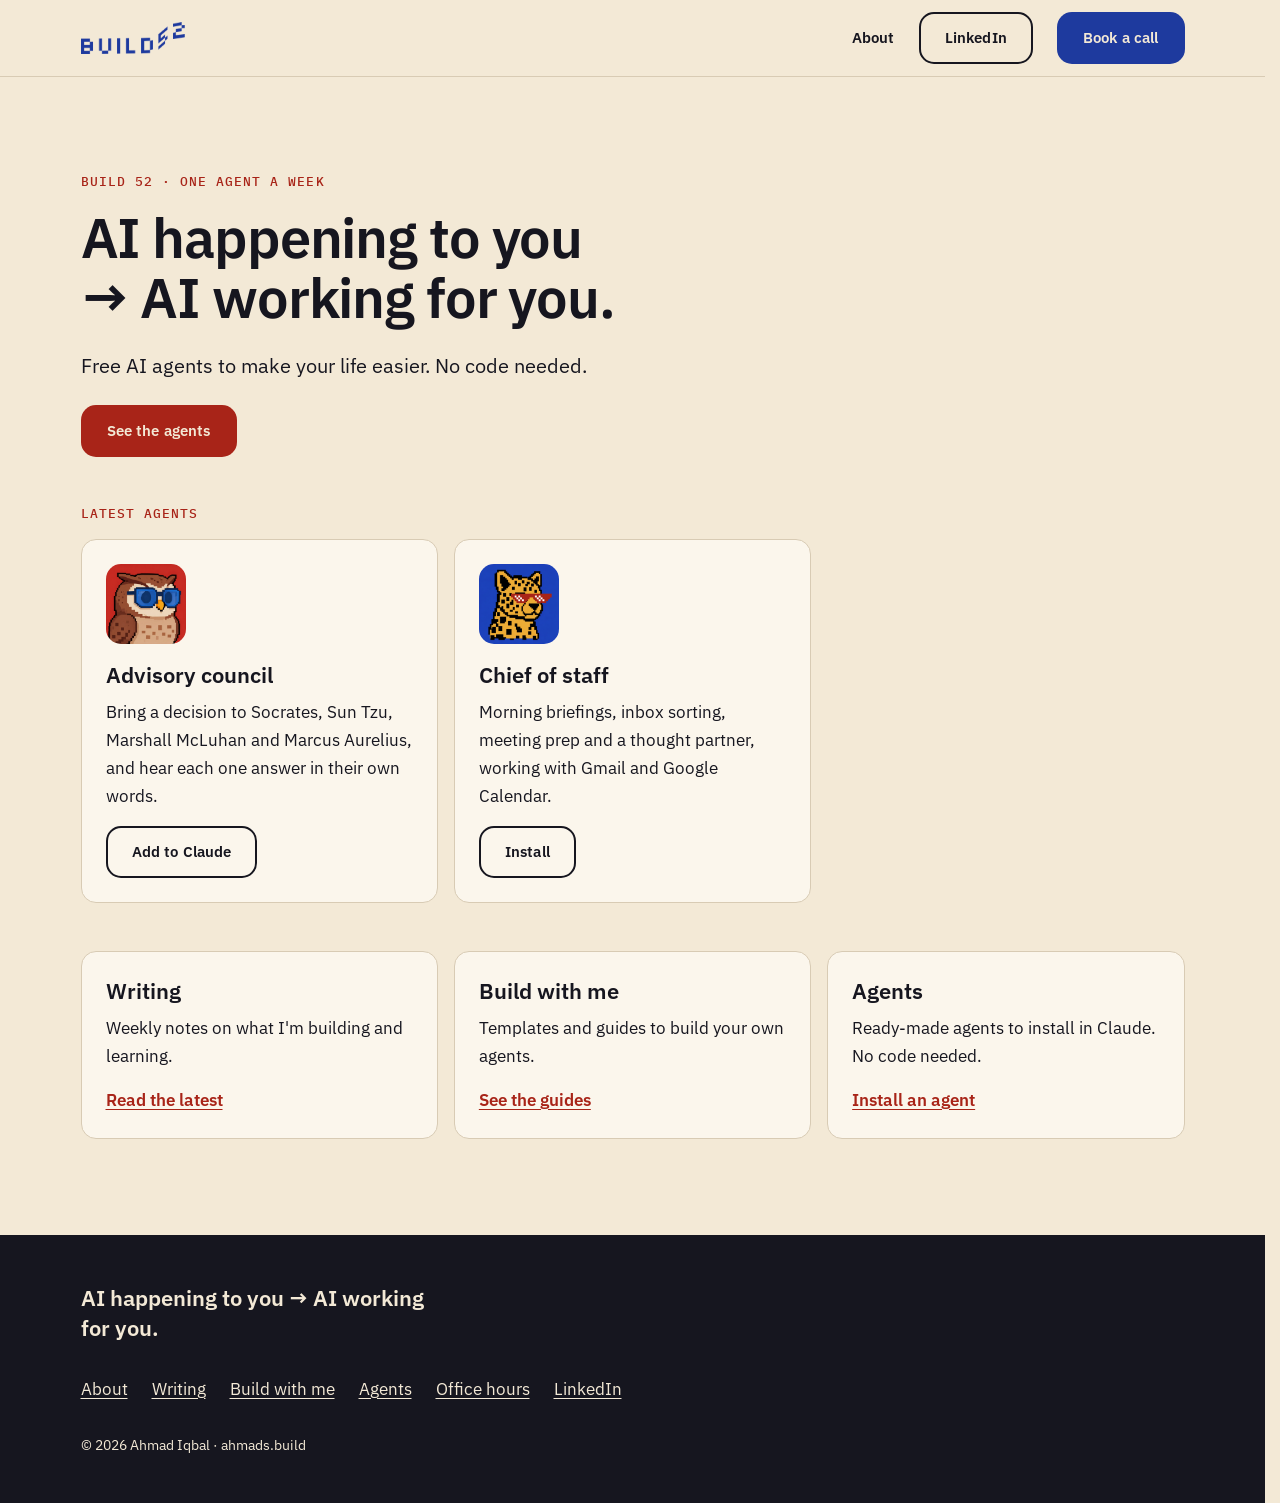
==== index.html @ 9f4a83e6 "Footer line matches the new home heading Co-Authored-By: Claude Fable 5.2 <noreply@anthropic.com>" ====
<!DOCTYPE html>
<html lang="en">
<head>
  <meta charset="UTF-8">
  <meta name="viewport" content="width=device-width, initial-scale=1.0">
  <title>Build 52 | ahmads.build</title>
  <meta name="description" content="From AI happening to you, to AI working for you. Free AI agents to make your life easier. No code needed.">
  <link rel="icon" type="image/png" href="/images/favicon.png" media="(prefers-color-scheme: light)">
  <link rel="icon" type="image/png" href="/images/favicon-light.png" media="(prefers-color-scheme: dark)">
  <link rel="preconnect" href="https://fonts.googleapis.com">
  <link rel="preconnect" href="https://fonts.gstatic.com" crossorigin>
  <link href="https://fonts.googleapis.com/css2?family=IBM+Plex+Mono:wght@400;500&family=IBM+Plex+Sans:wght@400;500;600&display=swap" rel="stylesheet">
  <link rel="stylesheet" href="/assets/brand.css?v=7fdfcc0c">
  <script src="/assets/site.js?v=22e58986" defer></script>
  <script src="/assets/gate.js?v=6e3728b5" defer></script>
  <style>
    .hero { padding-top: var(--space-24); padding-bottom: var(--space-12); }
    .hero .display { max-width: 16ch; margin-top: var(--space-4); }
    .hero .support { margin-top: var(--space-6); font-size: 20px; line-height: 30px; }
    .hero .actions { margin-top: var(--space-6); display: flex; flex-wrap: wrap; gap: var(--space-4); }
    .latest { padding-bottom: var(--space-12); }
    .latest h2 { margin-bottom: var(--space-4); }
    .agent-tiles { list-style: none; padding: 0; margin: 0; display: grid; gap: var(--space-4); grid-template-columns: repeat(3, 1fr); }
    .agent-tile { display: flex; flex-direction: column; gap: var(--space-2); }
    .agent-tile img { display: block; width: 80px; height: 80px; border-radius: var(--radius-md); margin-bottom: var(--space-2); }
    .agent-tile .btn { align-self: flex-start; margin-top: auto; }
    .agent-tile p { margin-bottom: var(--space-2); }
    @media (max-width: 1024px) {
      .agent-tiles { grid-template-columns: 1fr; }
    }
    @media (max-width: 720px) {
      .hero { padding-top: var(--space-12); padding-bottom: var(--space-6); }
      .hero .support { font-size: 17px; line-height: 28px; }
    }
  </style>
</head>
<body>
  <a class="skip-link" href="#main">Skip to content</a>

  <header class="site-header">
    <nav class="nav container" aria-label="Main">
      <a href="/" class="logo"><img src="/images/logo.png" alt="Build 52 by Ahmad Iqbal – home" width="107" height="32"></a>
      <div class="nav-menu" id="nav-menu">
        <a href="/about/">About</a>
        <a href="https://www.linkedin.com/in/ahmadiqbal1" class="btn btn-outline" target="_blank" rel="noopener">LinkedIn</a>
      </div>
      <a href="https://calendar.google.com/calendar/u/0/appointments/schedules/AcZssZ2LftEg_0td3W-pWEFQwLBZ6LC8GmgLlSoYkhCQzig38rFytq_mOt4pI7OCqQhuaOxfuIOIdP54" class="btn btn-primary">Book a call</a>
      <button class="menu-toggle" type="button" aria-expanded="false" aria-controls="nav-menu" aria-label="Menu">
        <svg width="20" height="20" viewBox="0 0 20 20" aria-hidden="true" focusable="false"><path d="M2 5h16M2 10h16M2 15h16" stroke="currentColor" stroke-width="2" fill="none"/></svg>
      </button>
    </nav>
  </header>

  <main id="main">
    <section class="hero container" aria-labelledby="hero-title">
      <p class="eyebrow">Build 52 · One agent a week</p>
      <h1 id="hero-title" class="display">AI happening to you → AI working for you.</h1>
      <p class="support">Free AI agents to make your life easier. No code needed.</p>
      <div class="actions">
        <a href="/agents/" class="btn btn-warm">See the agents</a>
      </div>
    </section>

    <section class="latest container" aria-labelledby="latest-title">
      <h2 id="latest-title" class="eyebrow">Latest agents</h2>
      <ul class="agent-tiles">
        <li class="card agent-tile">
          <img src="/images/agents/advisory-council.png" alt="" width="80" height="80">
          <h3>Advisory council</h3>
          <p>Bring a decision to Socrates, Sun Tzu, Marshall McLuhan and Marcus Aurelius, and hear each one answer in their own words.</p>
          <a href="https://advisorycouncil.ahmads.build" class="btn btn-outline" aria-label="Add the advisory council agent" data-gate="agent">Add to Claude</a>
        </li>
        <li class="card agent-tile">
          <img src="/images/agents/chief-of-staff.png" alt="" width="80" height="80">
          <h3>Chief of staff</h3>
          <p>Morning briefings, inbox sorting, meeting prep and a thought partner, working with Gmail and Google Calendar.</p>
          <a href="https://chiefofstaff.ahmads.build" class="btn btn-outline" aria-label="Install the chief of staff agent" data-gate="agent">Install</a>
        </li>
      </ul>
    </section>

  </main>
  <section class="site-cards container" aria-label="Explore the site">
    <div class="cards">
      <article class="card">
        <h2 class="h3">Writing</h2>
        <p>Weekly notes on what I'm building and learning.</p>
        <a href="/writing/" class="card-link">Read the latest</a>
      </article>
      <article class="card">
        <h2 class="h3">Build with me</h2>
        <p>Templates and guides to build your own agents.</p>
        <a href="/resources/" class="card-link">See the guides</a>
      </article>
      <article class="card">
        <h2 class="h3">Agents</h2>
        <p>Ready-made agents to install in Claude. No code needed.</p>
        <a href="/agents/" class="card-link">Install an agent</a>
      </article>
    </div>
  </section>


  <footer class="site-footer on-dark">
    <div class="container">
      <p class="main-line">AI happening to you → AI working for you.</p>
      <ul class="footer-links">
        <li><a href="/about/">About</a></li>
        <li><a href="/writing/">Writing</a></li>
        <li><a href="/resources/">Build with me</a></li>
        <li><a href="/agents/">Agents</a></li>
        <li><a href="/office-hours/">Office hours</a></li>
        <li><a href="https://www.linkedin.com/in/ahmadiqbal1" target="_blank" rel="noopener">LinkedIn</a></li>
      </ul>
      <p class="copyright">© 2026 Ahmad Iqbal · ahmads.build</p>
    </div>
  </footer>

</body>
</html>
---- assets/brand.css ----
/* Build 52 brand styles — single source of truth for ahmads.build.
   Tokens and base styles follow "Build52 Brand.md" section 8. */

:root {
  /* Colour */
  --cream: #F3E9D6;
  --card: #FBF6EC;
  --line: #D8CBB4;
  --ink: #16161F;
  --ink-muted: #5A5550;
  --cobalt: #1E3A9E;
  --vermilion: #D83A2C;
  --vermilion-deep: #A82418;
  --on-cobalt: #F3E9D6;
  --on-vermilion: #FFFFFF;
  --on-ink: #F3E9D6;

  /* Type */
  --font-sans: "IBM Plex Sans", system-ui, -apple-system, "Segoe UI", sans-serif;
  --font-mono: "IBM Plex Mono", ui-monospace, Menlo, monospace;
  --font-arabic: "IBM Plex Sans Arabic", system-ui, sans-serif;

  /* Space */
  --space-1: 4px;
  --space-2: 8px;
  --space-4: 16px;
  --space-6: 24px;
  --space-12: 48px;
  --space-24: 96px;

  /* Shape */
  --radius-sm: 2px;
  --radius-md: 15px;

  /* Layout */
  --max-width: 1200px;
  --measure: 65ch;
  --gutter: 48px;
}

*, *::before, *::after { box-sizing: border-box; }

/* Always reserve the scrollbar's space so the layout (and logo) doesn't shift
   between short pages and long ones. */
html { scrollbar-gutter: stable; }

body {
  margin: 0;
  background: var(--cream);
  color: var(--ink);
  font-family: var(--font-sans);
  font-size: 17px;
  line-height: 28px;
  -webkit-font-smoothing: antialiased;
}

img { max-width: 100%; }

h1, .display { font-size: 56px; line-height: 60px; font-weight: 600; letter-spacing: -0.02em; margin: 0; }
h2 { font-size: 36px; line-height: 42px; font-weight: 600; letter-spacing: -0.015em; margin: 0; }
h3, .h3 { font-size: 22px; line-height: 30px; font-weight: 600; letter-spacing: 0; margin: 0; }
p { max-width: var(--measure); margin: 0; }

.eyebrow {
  font-family: var(--font-mono);
  font-size: 13px; line-height: 18px; font-weight: 500;
  letter-spacing: 0.08em; text-transform: uppercase;
  color: var(--vermilion-deep);
  margin: 0;
}
.eyebrow.muted { color: var(--ink-muted); }
.caption { font-size: 14px; line-height: 20px; color: var(--ink-muted); }

a { color: var(--vermilion-deep); text-decoration: underline; text-underline-offset: 3px; }
a:hover { text-decoration-thickness: 2px; }

:focus-visible { outline: 3px solid var(--ink); outline-offset: 2px; }
.on-dark :focus-visible { outline-color: var(--on-ink); }

/* Skip link: first focusable element on every page */
.skip-link {
  position: absolute; left: var(--space-4); top: -100px; z-index: 10;
  background: var(--ink); color: var(--on-ink);
  padding: 12px 16px; border-radius: var(--radius-md);
  font: 600 15px/24px var(--font-sans); text-decoration: none;
}
.skip-link:focus { top: var(--space-4); }

/* Layout */
.container { max-width: var(--max-width); margin: 0 auto; padding: 0 var(--gutter); }
.reading { max-width: 720px; }

/* Buttons */
.btn {
  display: inline-flex; align-items: center; justify-content: center;
  min-height: 44px; padding: 12px 24px;
  font: 600 15px/24px var(--font-sans); letter-spacing: 0.01em;
  border-radius: var(--radius-md); border: 2px solid transparent;
  text-decoration: none; cursor: pointer; white-space: nowrap;
  /* Soft fade between normal and hover colours (turned off for people who ask for reduced motion) */
  transition: background-color 0.2s ease, color 0.2s ease, border-color 0.2s ease;
}
.btn-primary { background: var(--cobalt); color: var(--on-cobalt); }
.btn-primary:hover { background: var(--vermilion-deep); } /* cobalt → red */
.btn-warm { background: var(--vermilion-deep); color: var(--on-cobalt); }
.btn-warm:hover { background: var(--cobalt); } /* red → cobalt */
.btn-outline { background: transparent; color: var(--ink); border-color: var(--ink); }
.btn-outline:hover { background: var(--vermilion-deep); border-color: var(--vermilion-deep); color: var(--on-cobalt); } /* outline → red */

/* Navigation */
.site-header { background: var(--cream); border-bottom: 1px solid var(--line); }
.nav { display: flex; align-items: center; gap: var(--space-6); min-height: 76px; }
.nav .logo { display: flex; align-items: center; margin-right: auto; min-height: 44px; }
.nav .logo img { height: 32px; width: auto; display: block; }
.nav-menu { display: flex; align-items: center; gap: var(--space-6); }
.nav-menu a:not(.btn) {
  font: 600 15px/24px var(--font-sans); letter-spacing: 0.01em;
  color: var(--ink); text-decoration: none;
  display: inline-flex; align-items: center; min-height: 44px;
}
.nav-menu a:not(.btn):hover, .nav-menu a[aria-current="page"] { text-decoration: underline; text-underline-offset: 3px; }
.menu-toggle {
  display: none;
  align-items: center; justify-content: center;
  width: 44px; height: 44px; padding: 0;
  background: transparent; color: var(--ink);
  border: 2px solid var(--ink); border-radius: var(--radius-md); cursor: pointer;
}

/* Cards */
.card {
  background: var(--card);
  border: 1px solid var(--line);
  border-radius: var(--radius-md);
  padding: var(--space-6);
}
.cards { display: grid; gap: var(--space-4); grid-template-columns: repeat(3, 1fr); }
.card { display: flex; flex-direction: column; gap: var(--space-2); position: relative; }
.card .card-link { margin-top: auto; padding-top: var(--space-2); font-weight: 600; }
.card .card-link::after { content: ""; position: absolute; inset: 0; } /* whole card clickable */
.card:has(.card-link):hover { border-color: var(--ink); }
.tags { display: flex; flex-wrap: wrap; gap: var(--space-2); }
.tag {
  font-size: 14px; line-height: 20px; color: var(--ink-muted);
  background: var(--cream); border: 1px solid var(--line);
  border-radius: var(--radius-sm); padding: 2px var(--space-2);
}

/* Site cards: Writing / Build with me / Agents, shown above the footer on every page */
.site-cards { padding-bottom: var(--space-24); }
/* Not-yet-live card: sits where the link would be, greyed out and not clickable. */
.card-soon { margin-top: auto; padding-top: var(--space-2); font-weight: 600; color: var(--ink-muted); cursor: default; }

/* Email gate (assets/gate.js): form follows the brand Forms spec */
.gate-form label { display: block; margin-bottom: var(--space-2); font: 600 15px/24px var(--font-sans); letter-spacing: 0.01em; }
.gate-row { display: flex; flex-wrap: wrap; gap: var(--space-2); }
.gate-row input {
  flex: 1 1 220px; min-width: 0; min-height: 48px; padding: 12px;
  background: var(--card); color: var(--ink);
  border: 2px solid var(--ink-muted); border-radius: var(--radius-md); /* matches the button beside it */
  font: 400 17px/24px var(--font-sans);
}
.gate-row input:focus { border-color: var(--cobalt); outline: 3px solid var(--ink); outline-offset: 2px; }
.gate-row .btn { flex: 0 0 auto; }
.gate-error { margin-top: var(--space-2); color: var(--vermilion-deep); font-weight: 600; }
.gate-error:empty { display: none; }
.gate-help { margin-top: var(--space-2); }
.gate-trap { position: absolute; left: -9999px; width: 1px; height: 1px; overflow: hidden; }
.gate-dialog {
  width: min(480px, calc(100% - 32px)); padding: var(--space-6);
  background: var(--cream); color: var(--ink);
  border: 1px solid var(--line); border-radius: var(--radius-md);
}
.gate-dialog::backdrop { background: rgba(22, 22, 31, 0.6); }
.gate-dialog .h3 { margin-top: var(--space-2); }
.gate-lead { margin: var(--space-2) 0 var(--space-4); }
.gate-close {
  position: absolute; top: var(--space-2); right: var(--space-2);
  display: inline-flex; align-items: center; justify-content: center;
  width: 44px; height: 44px; padding: 0;
  background: transparent; color: var(--ink); border: 0; border-radius: var(--radius-md); cursor: pointer;
}
.gate-card { margin-top: var(--space-6); }
[data-gate="post"] [tabindex="-1"]:focus { outline: none; } /* focus moves here after unlocking; no ring on plain text */
.gate-card .gate-form { margin-top: var(--space-2); }

/* Page sections */
.page { padding: var(--space-24) 0; }
.page-intro { margin-top: var(--space-4); }
.section { margin-top: var(--space-12); }

/* Footer */
.site-footer { background: var(--ink); color: var(--on-ink); padding: var(--space-12) 0; }
.site-footer a { color: var(--on-ink); }
.site-footer .main-line { font-size: 22px; line-height: 30px; font-weight: 600; max-width: 28ch; }
.footer-links { display: flex; flex-wrap: wrap; gap: var(--space-2) var(--space-6); list-style: none; padding: 0; margin: var(--space-6) 0; }
.footer-links a { display: inline-flex; align-items: center; min-height: 44px; }
.site-footer .copyright { font-size: 14px; line-height: 20px; color: var(--on-ink); opacity: 1; }

/* Tablet */
@media (max-width: 1024px) {
  :root { --gutter: 24px; }
  .cards { grid-template-columns: 1fr; }
}

/* Phone */
@media (max-width: 720px) {
  :root { --gutter: 16px; }
  h1, .display { font-size: 40px; line-height: 44px; }
  h2 { font-size: 28px; line-height: 34px; }
  h3, .h3 { font-size: 20px; line-height: 28px; }
  .page { padding: var(--space-12) 0; }
  .site-cards { padding-bottom: var(--space-12); }

  /* Fixed top and bottom padding (not min-height) so the top row stays put when the menu opens */
  .nav { gap: var(--space-2); min-height: 0; padding-top: 8px; padding-bottom: 8px; flex-wrap: wrap; }
  .nav .logo img { height: 24px; }
  .nav .btn-primary { padding: 10px 14px; order: 2; }
  .menu-toggle { display: inline-flex; order: 3; }
  .nav-menu {
    display: none; order: 4; width: 100%;
    flex-direction: column; align-items: stretch; gap: 0;
    padding: var(--space-2) 0 var(--space-2);
  }
  .nav-menu.open { display: flex; }
  /* Phone menu: every item is the same size, centred, with no button outline, so no item outranks another */
  .nav-menu a:not(.btn), .nav-menu a.btn {
    display: flex; align-items: center; justify-content: center;
    min-height: 52px; margin: 0; padding: 0 var(--space-4);
    font: 600 17px/24px var(--font-sans); letter-spacing: 0.01em;
    color: var(--ink); text-decoration: none;
    background: transparent; border: 0; border-top: 1px solid var(--line); border-radius: 0;
  }
  .nav-menu a:not(.btn):hover, .nav-menu a.btn:hover {
    background: transparent; color: var(--ink);
    text-decoration: underline; text-underline-offset: 3px;
  }
}

@media (prefers-reduced-motion: reduce) {
  *, *::before, *::after { animation: none !important; transition: none !important; scroll-behavior: auto !important; }
}
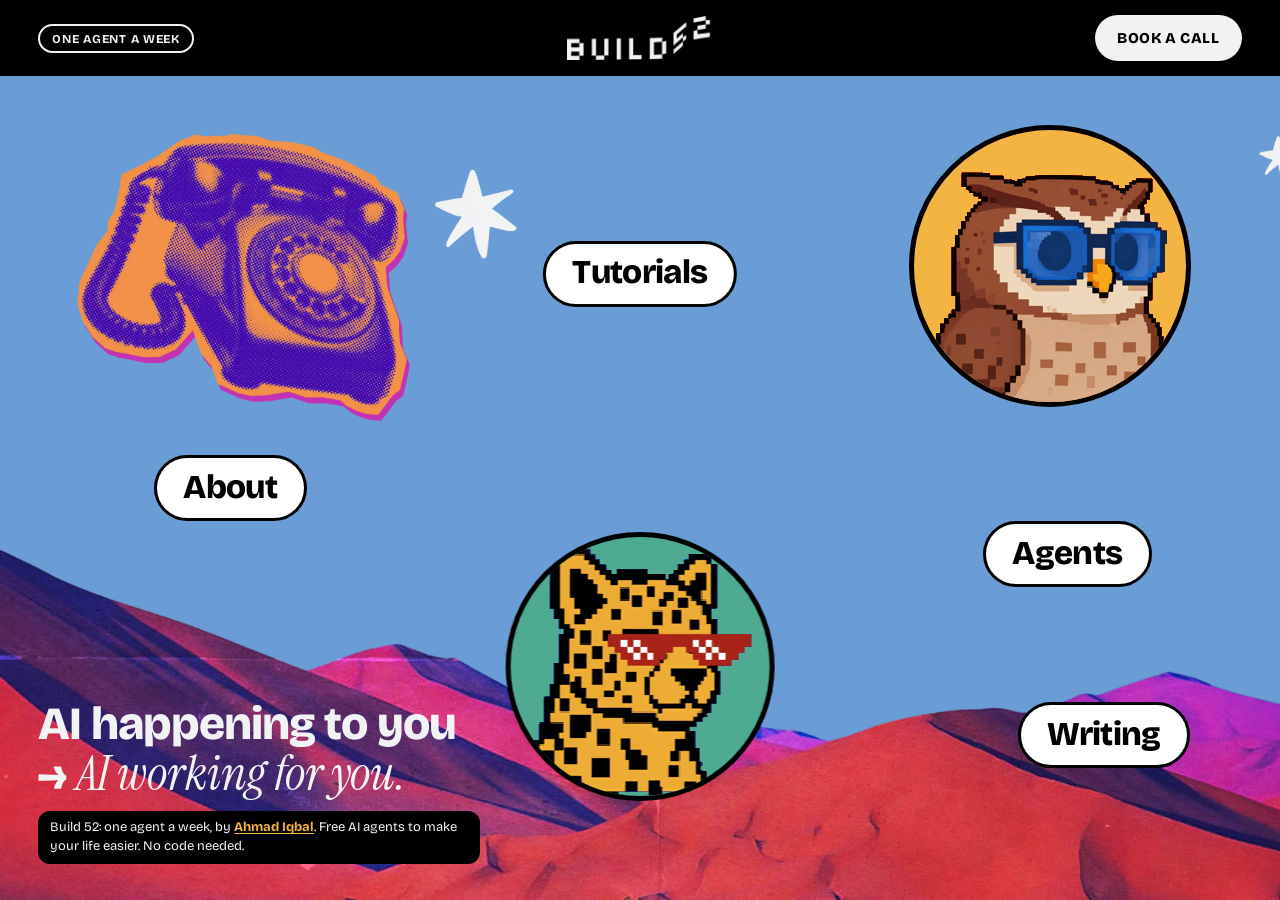
==== commit f50273de: "Apply the Spoken Fund look to Build 52; home becomes a one-screen poster New colours, fonts, pills a" ====
--- a/index.html
+++ b/index.html
@@ -1,120 +1,77 @@
 <!DOCTYPE html>
-<html lang="en">
+<html lang="en" class="is-home">
 <head>
   <meta charset="UTF-8">
-  <meta name="viewport" content="width=device-width, initial-scale=1.0">
+  <meta name="viewport" content="width=device-width, initial-scale=1.0, viewport-fit=cover">
   <title>Build 52 | ahmads.build</title>
   <meta name="description" content="From AI happening to you, to AI working for you. Free AI agents to make your life easier. No code needed.">
   <link rel="icon" type="image/png" href="/images/favicon.png" media="(prefers-color-scheme: light)">
   <link rel="icon" type="image/png" href="/images/favicon-light.png" media="(prefers-color-scheme: dark)">
   <link rel="preconnect" href="https://fonts.googleapis.com">
   <link rel="preconnect" href="https://fonts.gstatic.com" crossorigin>
-  <link href="https://fonts.googleapis.com/css2?family=IBM+Plex+Mono:wght@400;500&family=IBM+Plex+Sans:wght@400;500;600&display=swap" rel="stylesheet">
-  <link rel="stylesheet" href="/assets/brand.css?v=7fdfcc0c">
-  <script src="/assets/site.js?v=22e58986" defer></script>
-  <script src="/assets/gate.js?v=6e3728b5" defer></script>
-  <style>
-    .hero { padding-top: var(--space-24); padding-bottom: var(--space-12); }
-    .hero .display { max-width: 16ch; margin-top: var(--space-4); }
-    .hero .support { margin-top: var(--space-6); font-size: 20px; line-height: 30px; }
-    .hero .actions { margin-top: var(--space-6); display: flex; flex-wrap: wrap; gap: var(--space-4); }
-    .latest { padding-bottom: var(--space-12); }
-    .latest h2 { margin-bottom: var(--space-4); }
-    .agent-tiles { list-style: none; padding: 0; margin: 0; display: grid; gap: var(--space-4); grid-template-columns: repeat(3, 1fr); }
-    .agent-tile { display: flex; flex-direction: column; gap: var(--space-2); }
-    .agent-tile img { display: block; width: 80px; height: 80px; border-radius: var(--radius-md); margin-bottom: var(--space-2); }
-    .agent-tile .btn { align-self: flex-start; margin-top: auto; }
-    .agent-tile p { margin-bottom: var(--space-2); }
-    @media (max-width: 1024px) {
-      .agent-tiles { grid-template-columns: 1fr; }
-    }
-    @media (max-width: 720px) {
-      .hero { padding-top: var(--space-12); padding-bottom: var(--space-6); }
-      .hero .support { font-size: 17px; line-height: 28px; }
-    }
-  </style>
+  <link href="https://fonts.googleapis.com/css2?family=Bricolage+Grotesque:opsz,wght@12..96,400;12..96,500;12..96,700;12..96,800&family=Instrument+Serif:ital@0;1&display=swap" rel="stylesheet">
+  <link rel="stylesheet" href="/assets/brand.css?v=aa751892">
+  <link rel="stylesheet" href="/assets/home.css?v=9f284783">
 </head>
 <body>
   <a class="skip-link" href="#main">Skip to content</a>
 
-  <header class="site-header">
-    <nav class="nav container" aria-label="Main">
-      <a href="/" class="logo"><img src="/images/logo.png" alt="Build 52 by Ahmad Iqbal – home" width="107" height="32"></a>
-      <div class="nav-menu" id="nav-menu">
-        <a href="/about/">About</a>
-        <a href="https://www.linkedin.com/in/ahmadiqbal1" class="btn btn-outline" target="_blank" rel="noopener">LinkedIn</a>
-      </div>
-      <a href="https://calendar.google.com/calendar/u/0/appointments/schedules/AcZssZ2LftEg_0td3W-pWEFQwLBZ6LC8GmgLlSoYkhCQzig38rFytq_mOt4pI7OCqQhuaOxfuIOIdP54" class="btn btn-primary">Book a call</a>
-      <button class="menu-toggle" type="button" aria-expanded="false" aria-controls="nav-menu" aria-label="Menu">
-        <svg width="20" height="20" viewBox="0 0 20 20" aria-hidden="true" focusable="false"><path d="M2 5h16M2 10h16M2 15h16" stroke="currentColor" stroke-width="2" fill="none"/></svg>
-      </button>
-    </nav>
+  <header class="banner">
+    <span class="banner-tag">One agent a week</span>
+    <a class="wordmark" href="/"><img src="/images/logo-light.png" alt="Build 52 by Ahmad Iqbal – home" width="147" height="44"></a>
+    <a class="banner-cta" href="https://calendar.google.com/calendar/u/0/appointments/schedules/AcZssZ2LftEg_0td3W-pWEFQwLBZ6LC8GmgLlSoYkhCQzig38rFytq_mOt4pI7OCqQhuaOxfuIOIdP54">Book a call</a>
   </header>
 
-  <main id="main">
-    <section class="hero container" aria-labelledby="hero-title">
-      <p class="eyebrow">Build 52 · One agent a week</p>
-      <h1 id="hero-title" class="display">AI happening to you → AI working for you.</h1>
-      <p class="support">Free AI agents to make your life easier. No code needed.</p>
-      <div class="actions">
-        <a href="/agents/" class="btn btn-warm">See the agents</a>
-      </div>
-    </section>
+  <main class="poster" id="main">
+    <div class="scene" role="img" aria-label="A collage: a rotary telephone, a pixel-art owl in blue sunglasses and a pixel-art cheetah in red sunglasses float in a blue sky above red and purple hills.">
+      <img class="layer stars" src="/images/scene/stars.webp" alt="" width="1920" height="1080">
+      <img class="layer hills" src="/images/scene/hills.webp" alt="" width="1920" height="527">
+      <div class="layer hills-shimmer" aria-hidden="true"></div>
+      <div class="obj obj-phone" data-link="about"><span class="obj-inner"><img src="/images/scene/phone.webp" alt="" width="900" height="777"></span></div>
+      <div class="obj obj-owl" data-link="agents"><span class="obj-inner disc disc-owl"><img src="/images/scene/owl.webp" alt="" width="699" height="687"></span></div>
+      <div class="obj obj-cheetah" data-link="tutorials"><span class="obj-inner disc disc-cheetah"><img src="/images/scene/cheetah.webp" alt="" width="609" height="675"></span></div>
+    </div>
 
-    <section class="latest container" aria-labelledby="latest-title">
-      <h2 id="latest-title" class="eyebrow">Latest agents</h2>
-      <ul class="agent-tiles">
-        <li class="card agent-tile">
-          <img src="/images/agents/advisory-council.png" alt="" width="80" height="80">
-          <h3>Advisory council</h3>
-          <p>Bring a decision to Socrates, Sun Tzu, Marshall McLuhan and Marcus Aurelius, and hear each one answer in their own words.</p>
-          <a href="https://advisorycouncil.ahmads.build" class="btn btn-outline" aria-label="Add the advisory council agent" data-gate="agent">Add to Claude</a>
-        </li>
-        <li class="card agent-tile">
-          <img src="/images/agents/chief-of-staff.png" alt="" width="80" height="80">
-          <h3>Chief of staff</h3>
-          <p>Morning briefings, inbox sorting, meeting prep and a thought partner, working with Gmail and Google Calendar.</p>
-          <a href="https://chiefofstaff.ahmads.build" class="btn btn-outline" aria-label="Install the chief of staff agent" data-gate="agent">Install</a>
-        </li>
-      </ul>
-    </section>
+    <nav class="poster-nav" aria-label="Main">
+      <a class="pill pill-writing" href="/writing/">Writing</a>
+      <a class="pill pill-agents" href="/agents/">Agents</a>
+      <a class="pill pill-tutorials" href="/resources/">Tutorials</a>
+      <a class="pill pill-about" href="/about/">About</a>
+    </nav>
 
+    <div class="statement">
+      <h1 class="headline">AI happening to you → <em>AI working for you.</em></h1>
+      <p class="home-note">Build 52: one agent a week, by <a href="/about/">Ahmad Iqbal</a>. Free AI agents to make your life easier. No code needed.</p>
+    </div>
   </main>
-  <section class="site-cards container" aria-label="Explore the site">
-    <div class="cards">
-      <article class="card">
-        <h2 class="h3">Writing</h2>
-        <p>Weekly notes on what I'm building and learning.</p>
-        <a href="/writing/" class="card-link">Read the latest</a>
-      </article>
-      <article class="card">
-        <h2 class="h3">Build with me</h2>
-        <p>Templates and guides to build your own agents.</p>
-        <a href="/resources/" class="card-link">See the guides</a>
-      </article>
-      <article class="card">
-        <h2 class="h3">Agents</h2>
-        <p>Ready-made agents to install in Claude. No code needed.</p>
-        <a href="/agents/" class="card-link">Install an agent</a>
-      </article>
-    </div>
-  </section>
 
+  <script>
+    // Each object goes with a pill: phone = About, owl = Agents, cheetah = Tutorials.
+    // Hovering an object lights up its pill; clicking (or tapping) it opens that page.
+    (function () {
+      document.querySelectorAll(".obj[data-link]").forEach(function (obj) {
+        var pill = document.querySelector(".pill-" + obj.dataset.link);
+        if (!pill) return;
+        obj.addEventListener("mouseenter", function () { pill.classList.add("is-active"); });
+        obj.addEventListener("mouseleave", function () { pill.classList.remove("is-active"); });
+        obj.addEventListener("click", function () { window.location.href = pill.href; });
+      });
+    })();
 
-  <footer class="site-footer on-dark">
-    <div class="container">
-      <p class="main-line">AI happening to you → AI working for you.</p>
-      <ul class="footer-links">
-        <li><a href="/about/">About</a></li>
-        <li><a href="/writing/">Writing</a></li>
-        <li><a href="/resources/">Build with me</a></li>
-        <li><a href="/agents/">Agents</a></li>
-        <li><a href="/office-hours/">Office hours</a></li>
-        <li><a href="https://www.linkedin.com/in/ahmadiqbal1" target="_blank" rel="noopener">LinkedIn</a></li>
-      </ul>
-      <p class="copyright">© 2026 Ahmad Iqbal · ahmads.build</p>
-    </div>
-  </footer>
-
+    // Tell the layout how tall the headline block is, so nothing sits on it.
+    (function () {
+      var poster = document.querySelector(".poster");
+      var statement = document.querySelector(".statement");
+      if (!poster || !statement || !("ResizeObserver" in window)) return;
+      function measure() {
+        var clear = poster.getBoundingClientRect().bottom - statement.getBoundingClientRect().top;
+        poster.style.setProperty("--statement-clear", Math.ceil(clear) + "px");
+      }
+      new ResizeObserver(measure).observe(statement);
+      window.addEventListener("resize", measure);
+      if (document.fonts && document.fonts.ready) document.fonts.ready.then(measure);
+      measure();
+    })();
+  </script>
 </body>
 </html>
--- a/assets/brand.css
+++ b/assets/brand.css
@@ -1,240 +1,289 @@
 /* Build 52 brand styles — single source of truth for ahmads.build.
-   Tokens and base styles follow "Build52 Brand.md" section 8. */
+   The look follows the Build 52 Brand Guidelines: a sky-blue collage scene,
+   big friendly type, fat pills with a thick black outline. */
 
 :root {
   /* Colour */
-  --cream: #F3E9D6;
-  --card: #FBF6EC;
-  --line: #D8CBB4;
-  --ink: #16161F;
-  --ink-muted: #5A5550;
-  --cobalt: #1E3A9E;
-  --vermilion: #D83A2C;
-  --vermilion-deep: #A82418;
-  --on-cobalt: #F3E9D6;
-  --on-vermilion: #FFFFFF;
-  --on-ink: #F3E9D6;
+  --paper: #ffffff;
+  --ink: #000000;
+  --title: #f1f2f3;
+  --ink-muted: #5a5560;
+  --ink-muted-dark: #b9b4bf;
+  --airwave: #6a9dd5;
+  --campfire: #f3b442;
+  --ember: #ef8756;
+  --rotary: #ef8ba1;
+  --lipstick: #d95066;
+  --echo: #b4447d;
+  --switchboard: #4eaa90;
 
   /* Type */
-  --font-sans: "IBM Plex Sans", system-ui, -apple-system, "Segoe UI", sans-serif;
-  --font-mono: "IBM Plex Mono", ui-monospace, Menlo, monospace;
-  --font-arabic: "IBM Plex Sans Arabic", system-ui, sans-serif;
+  --font: "Bricolage Grotesque", "IBM Plex Sans Arabic", "Arial Black", system-ui, sans-serif;
+  --serif: "Instrument Serif", Georgia, "Times New Roman", serif;
 
   /* Space */
   --space-1: 4px;
   --space-2: 8px;
   --space-4: 16px;
   --space-6: 24px;
+  --space-8: 32px;
   --space-12: 48px;
+  --space-16: 64px;
   --space-24: 96px;
 
   /* Shape */
-  --radius-sm: 2px;
-  --radius-md: 15px;
+  --radius-sm: 12px;
+  --radius: 24px;
+  --pill: 999px;
+  --outline: 3px solid var(--ink);
 
   /* Layout */
-  --max-width: 1200px;
-  --measure: 65ch;
-  --gutter: 48px;
+  --banner-h: 76px;
+  --max-width: 1080px;
+  --measure: 68ch;
+  --gutter: clamp(16px, 5vw, 64px);
+}
+
+@media (max-width: 820px) {
+  :root { --banner-h: 64px; }
 }
 
 *, *::before, *::after { box-sizing: border-box; }
 
-/* Always reserve the scrollbar's space so the layout (and logo) doesn't shift
-   between short pages and long ones. */
-html { scrollbar-gutter: stable; }
+html {
+  -webkit-text-size-adjust: 100%;
+  text-size-adjust: 100%;
+}
 
 body {
   margin: 0;
-  background: var(--cream);
+  background: var(--paper);
   color: var(--ink);
-  font-family: var(--font-sans);
-  font-size: 17px;
-  line-height: 28px;
+  font-family: var(--font);
+  font-size: 18px;
+  font-weight: 400;
+  line-height: 1.55;
   -webkit-font-smoothing: antialiased;
-}
-
-img { max-width: 100%; }
-
-h1, .display { font-size: 56px; line-height: 60px; font-weight: 600; letter-spacing: -0.02em; margin: 0; }
-h2 { font-size: 36px; line-height: 42px; font-weight: 600; letter-spacing: -0.015em; margin: 0; }
-h3, .h3 { font-size: 22px; line-height: 30px; font-weight: 600; letter-spacing: 0; margin: 0; }
+  -moz-osx-font-smoothing: grayscale;
+}
+
+img { max-width: 100%; height: auto; }
+
+h1, .display {
+  font-size: clamp(44px, 7.5vw, 96px); line-height: 0.95;
+  font-weight: 800; letter-spacing: -0.035em; margin: 0;
+  text-wrap: balance;
+}
+h2 { font-size: clamp(30px, 3.6vw, 44px); line-height: 1.05; font-weight: 800; letter-spacing: -0.025em; margin: 0; }
+h3, .h3 { font-size: 26px; line-height: 1.1; font-weight: 800; letter-spacing: -0.01em; margin: 0; }
 p { max-width: var(--measure); margin: 0; }
 
+/* The serif italic: for koans and the odd emphasised word in a headline. */
+.koan, h1 em, h2 em, .display em {
+  font-family: var(--serif); font-style: italic; font-weight: 400; letter-spacing: 0;
+}
+
 .eyebrow {
-  font-family: var(--font-mono);
-  font-size: 13px; line-height: 18px; font-weight: 500;
+  font-family: var(--font);
+  font-size: 13px; line-height: 1.2; font-weight: 700;
   letter-spacing: 0.08em; text-transform: uppercase;
-  color: var(--vermilion-deep);
+  color: var(--ink-muted);
   margin: 0;
 }
-.eyebrow.muted { color: var(--ink-muted); }
-.caption { font-size: 14px; line-height: 20px; color: var(--ink-muted); }
-
-a { color: var(--vermilion-deep); text-decoration: underline; text-underline-offset: 3px; }
-a:hover { text-decoration-thickness: 2px; }
-
-:focus-visible { outline: 3px solid var(--ink); outline-offset: 2px; }
-.on-dark :focus-visible { outline-color: var(--on-ink); }
+.caption { font-size: 15px; line-height: 1.45; color: var(--ink-muted); }
+
+a { color: inherit; text-decoration: underline; text-underline-offset: 0.15em; text-decoration-thickness: 0.08em; }
+main a:not(.btn):not(.pill):not(.card-link):hover { background: var(--campfire); }
+
+:focus-visible { outline: 3px solid var(--ink); outline-offset: 4px; }
+.on-dark :focus-visible { outline-color: var(--title); }
 
 /* Skip link: first focusable element on every page */
 .skip-link {
-  position: absolute; left: var(--space-4); top: -100px; z-index: 10;
-  background: var(--ink); color: var(--on-ink);
-  padding: 12px 16px; border-radius: var(--radius-md);
-  font: 600 15px/24px var(--font-sans); text-decoration: none;
-}
-.skip-link:focus { top: var(--space-4); }
+  position: absolute; left: 16px; top: -100px; z-index: 100;
+  background: var(--campfire); color: var(--ink);
+  font-weight: 800; padding: 12px 20px; border-radius: var(--pill);
+  border: var(--outline); text-decoration: none;
+}
+.skip-link:focus { top: 12px; }
 
 /* Layout */
-.container { max-width: var(--max-width); margin: 0 auto; padding: 0 var(--gutter); }
-.reading { max-width: 720px; }
-
-/* Buttons */
-.btn {
+.container { max-width: calc(var(--max-width) + 2 * var(--gutter)); margin: 0 auto; padding: 0 var(--gutter); }
+.reading { max-width: 760px; }
+
+/* Buttons: fat pills with a thick ink outline */
+.btn, .pill {
   display: inline-flex; align-items: center; justify-content: center;
-  min-height: 44px; padding: 12px 24px;
-  font: 600 15px/24px var(--font-sans); letter-spacing: 0.01em;
-  border-radius: var(--radius-md); border: 2px solid transparent;
+  min-height: 48px; padding: 0 24px;
+  font-family: var(--font); font-weight: 800; font-size: 17px; line-height: 1;
+  color: var(--ink); background: var(--paper);
+  border: var(--outline); border-radius: var(--pill);
   text-decoration: none; cursor: pointer; white-space: nowrap;
-  /* Soft fade between normal and hover colours (turned off for people who ask for reduced motion) */
-  transition: background-color 0.2s ease, color 0.2s ease, border-color 0.2s ease;
-}
-.btn-primary { background: var(--cobalt); color: var(--on-cobalt); }
-.btn-primary:hover { background: var(--vermilion-deep); } /* cobalt → red */
-.btn-warm { background: var(--vermilion-deep); color: var(--on-cobalt); }
-.btn-warm:hover { background: var(--cobalt); } /* red → cobalt */
-.btn-outline { background: transparent; color: var(--ink); border-color: var(--ink); }
-.btn-outline:hover { background: var(--vermilion-deep); border-color: var(--vermilion-deep); color: var(--on-cobalt); } /* outline → red */
-
-/* Navigation */
-.site-header { background: var(--cream); border-bottom: 1px solid var(--line); }
-.nav { display: flex; align-items: center; gap: var(--space-6); min-height: 76px; }
-.nav .logo { display: flex; align-items: center; margin-right: auto; min-height: 44px; }
-.nav .logo img { height: 32px; width: auto; display: block; }
-.nav-menu { display: flex; align-items: center; gap: var(--space-6); }
-.nav-menu a:not(.btn) {
-  font: 600 15px/24px var(--font-sans); letter-spacing: 0.01em;
-  color: var(--ink); text-decoration: none;
-  display: inline-flex; align-items: center; min-height: 44px;
-}
-.nav-menu a:not(.btn):hover, .nav-menu a[aria-current="page"] { text-decoration: underline; text-underline-offset: 3px; }
-.menu-toggle {
-  display: none;
-  align-items: center; justify-content: center;
-  width: 44px; height: 44px; padding: 0;
-  background: transparent; color: var(--ink);
-  border: 2px solid var(--ink); border-radius: var(--radius-md); cursor: pointer;
-}
-
-/* Cards */
+  transition: background-color 0.15s ease, scale 0.15s ease;
+}
+.btn:hover, .btn:focus-visible, .pill:hover, .pill:focus-visible { background: var(--campfire); scale: 1.04; }
+/* The one thing to press on a page is orange. */
+.btn-primary, .btn-warm { background: var(--ember); }
+.btn-outline { background: var(--paper); }
+.pill { letter-spacing: -0.02em; padding: 0.38em 0.8em 0.42em; min-height: 44px; }
+
+/* Banner: black bar with the logo in the middle */
+.banner {
+  position: relative; z-index: 50;
+  height: var(--banner-h);
+  background: var(--ink); color: var(--title);
+  display: grid; grid-template-columns: 1fr auto 1fr; align-items: center;
+  gap: var(--space-4);
+  padding: 0 clamp(16px, 3vw, 40px);
+}
+.banner :focus-visible { outline-color: var(--title); }
+.banner-tag {
+  grid-column: 1; justify-self: start;
+  color: var(--title);
+  font-size: 12px; font-weight: 700; line-height: 1;
+  letter-spacing: 0.06em; text-transform: uppercase;
+  border: 2px solid var(--title); border-radius: var(--pill);
+  padding: 7px 12px 6px; white-space: nowrap;
+}
+.wordmark { grid-column: 2; display: flex; align-items: center; min-height: 44px; }
+.wordmark img { display: block; height: 44px; width: auto; }
+.banner-cta {
+  grid-column: 3; justify-self: end;
+  display: inline-flex; align-items: center;
+  min-height: 46px; padding: 0 22px;
+  background: var(--title); color: var(--ink);
+  text-decoration: none;
+  font-weight: 800; font-size: 15px; line-height: 1;
+  letter-spacing: 0.04em; text-transform: uppercase;
+  border-radius: var(--pill); white-space: nowrap;
+  transition: background-color 0.15s ease, scale 0.15s ease;
+}
+.banner-cta:hover, .banner-cta:focus-visible { background: var(--campfire); scale: 1.04; }
+@media (max-width: 1159px) {
+  .banner-tag { display: none; }
+}
+@media (max-width: 820px) {
+  .banner { grid-template-columns: 1fr auto; }
+  .wordmark { grid-column: 1; justify-self: start; }
+  .wordmark img { height: 34px; }
+  .banner-cta { grid-column: 2; min-height: 44px; font-size: 13px; padding: 0 16px; }
+}
+
+/* Cards: rounded slabs with a thick ink outline */
 .card {
-  background: var(--card);
-  border: 1px solid var(--line);
-  border-radius: var(--radius-md);
-  padding: var(--space-6);
-}
-.cards { display: grid; gap: var(--space-4); grid-template-columns: repeat(3, 1fr); }
-.card { display: flex; flex-direction: column; gap: var(--space-2); position: relative; }
-.card .card-link { margin-top: auto; padding-top: var(--space-2); font-weight: 600; }
-.card .card-link::after { content: ""; position: absolute; inset: 0; } /* whole card clickable */
-.card:has(.card-link):hover { border-color: var(--ink); }
+  background: var(--paper);
+  border: var(--outline);
+  border-radius: var(--radius);
+  padding: var(--space-8);
+  display: flex; flex-direction: column; gap: var(--space-2); position: relative;
+  transition: background-color 0.15s ease;
+}
+.cards { display: grid; gap: var(--space-6); grid-template-columns: repeat(3, 1fr); }
+.card .card-link { margin-top: auto; padding-top: var(--space-4); font-weight: 800; }
+.card .card-link::after { content: ""; position: absolute; inset: 0; border-radius: var(--radius); } /* whole card clickable */
+.card:has(.card-link):hover { background: var(--campfire); }
 .tags { display: flex; flex-wrap: wrap; gap: var(--space-2); }
 .tag {
-  font-size: 14px; line-height: 20px; color: var(--ink-muted);
-  background: var(--cream); border: 1px solid var(--line);
-  border-radius: var(--radius-sm); padding: 2px var(--space-2);
-}
-
-/* Site cards: Writing / Build with me / Agents, shown above the footer on every page */
-.site-cards { padding-bottom: var(--space-24); }
+  display: inline-flex; align-items: center;
+  font-size: 12px; font-weight: 700; line-height: 1;
+  letter-spacing: 0.06em; text-transform: uppercase;
+  border: 2px solid currentColor; border-radius: var(--pill);
+  padding: 7px 12px 6px; white-space: nowrap;
+}
+
+/* Site cards: Writing / Agents / Tutorials / About, shown above the footer on every page.
+   Each is a flat colour slab. */
+.site-cards { padding-top: var(--space-12); padding-bottom: var(--space-24); border-top: var(--outline); max-width: none; }
+.site-cards .cards { max-width: var(--max-width); margin: 0 auto; grid-template-columns: repeat(4, 1fr); }
+.site-cards .card { border: 0; min-height: 220px; }
+.site-cards .card p { font-size: 17px; line-height: 1.4; }
+.site-cards .card:nth-child(1) { background: var(--campfire); }
+.site-cards .card:nth-child(2) { background: var(--rotary); }
+.site-cards .card:nth-child(3) { background: var(--airwave); }
+.site-cards .card:nth-child(4) { background: var(--switchboard); }
+.site-cards .card:has(.card-link):hover { background: var(--paper); box-shadow: inset 0 0 0 3px var(--ink); }
 /* Not-yet-live card: sits where the link would be, greyed out and not clickable. */
-.card-soon { margin-top: auto; padding-top: var(--space-2); font-weight: 600; color: var(--ink-muted); cursor: default; }
-
-/* Email gate (assets/gate.js): form follows the brand Forms spec */
-.gate-form label { display: block; margin-bottom: var(--space-2); font: 600 15px/24px var(--font-sans); letter-spacing: 0.01em; }
+.card-soon { margin-top: auto; padding-top: var(--space-2); font-weight: 700; color: var(--ink-muted); cursor: default; }
+
+/* Email gate (assets/gate.js) */
+.gate-form label { display: block; margin-bottom: var(--space-2); font-weight: 700; font-size: 16px; }
 .gate-row { display: flex; flex-wrap: wrap; gap: var(--space-2); }
 .gate-row input {
-  flex: 1 1 220px; min-width: 0; min-height: 48px; padding: 12px;
-  background: var(--card); color: var(--ink);
-  border: 2px solid var(--ink-muted); border-radius: var(--radius-md); /* matches the button beside it */
-  font: 400 17px/24px var(--font-sans);
-}
-.gate-row input:focus { border-color: var(--cobalt); outline: 3px solid var(--ink); outline-offset: 2px; }
+  flex: 1 1 220px; min-width: 0; min-height: 48px; padding: 0 20px;
+  background: var(--paper); color: var(--ink);
+  border: var(--outline); border-radius: var(--pill); /* matches the button beside it */
+  font: 400 17px/1.4 var(--font);
+}
+.gate-row input:focus { outline: 3px solid var(--ink); outline-offset: 3px; }
 .gate-row .btn { flex: 0 0 auto; }
-.gate-error { margin-top: var(--space-2); color: var(--vermilion-deep); font-weight: 600; }
+.gate-error { margin-top: var(--space-2); color: var(--echo); font-weight: 700; }
 .gate-error:empty { display: none; }
 .gate-help { margin-top: var(--space-2); }
 .gate-trap { position: absolute; left: -9999px; width: 1px; height: 1px; overflow: hidden; }
 .gate-dialog {
-  width: min(480px, calc(100% - 32px)); padding: var(--space-6);
-  background: var(--cream); color: var(--ink);
-  border: 1px solid var(--line); border-radius: var(--radius-md);
-}
-.gate-dialog::backdrop { background: rgba(22, 22, 31, 0.6); }
+  width: min(520px, calc(100% - 32px)); padding: var(--space-8);
+  background: var(--paper); color: var(--ink);
+  border: var(--outline); border-radius: var(--radius);
+}
+.gate-dialog::backdrop { background: rgba(0, 0, 0, 0.6); }
 .gate-dialog .h3 { margin-top: var(--space-2); }
 .gate-lead { margin: var(--space-2) 0 var(--space-4); }
 .gate-close {
   position: absolute; top: var(--space-2); right: var(--space-2);
   display: inline-flex; align-items: center; justify-content: center;
   width: 44px; height: 44px; padding: 0;
-  background: transparent; color: var(--ink); border: 0; border-radius: var(--radius-md); cursor: pointer;
-}
+  background: transparent; color: var(--ink); border: 0; border-radius: var(--pill); cursor: pointer;
+}
+.gate-close:hover { background: var(--campfire); }
 .gate-card { margin-top: var(--space-6); }
 [data-gate="post"] [tabindex="-1"]:focus { outline: none; } /* focus moves here after unlocking; no ring on plain text */
 .gate-card .gate-form { margin-top: var(--space-2); }
 
 /* Page sections */
-.page { padding: var(--space-24) 0; }
-.page-intro { margin-top: var(--space-4); }
-.section { margin-top: var(--space-12); }
+.page { padding: clamp(40px, 8vw, 96px) 0 clamp(64px, 10vw, 128px); }
+.page-intro { margin-top: var(--space-6); font-size: clamp(19px, 1.7vw, 22px); line-height: 1.5; }
+.section { margin-top: var(--space-16); }
+.back {
+  font-size: 13px; font-weight: 700; letter-spacing: 0.08em; text-transform: uppercase;
+  text-decoration: none; color: var(--ink-muted);
+}
 
 /* Footer */
-.site-footer { background: var(--ink); color: var(--on-ink); padding: var(--space-12) 0; }
-.site-footer a { color: var(--on-ink); }
-.site-footer .main-line { font-size: 22px; line-height: 30px; font-weight: 600; max-width: 28ch; }
-.footer-links { display: flex; flex-wrap: wrap; gap: var(--space-2) var(--space-6); list-style: none; padding: 0; margin: var(--space-6) 0; }
-.footer-links a { display: inline-flex; align-items: center; min-height: 44px; }
-.site-footer .copyright { font-size: 14px; line-height: 20px; color: var(--on-ink); opacity: 1; }
+.site-footer { background: var(--ink); color: var(--title); padding: var(--space-16) 0; }
+.site-footer .inner { display: grid; grid-template-columns: auto 1fr; gap: var(--space-16); align-items: start; }
+.site-footer .wordmark img { height: 40px; }
+.footer-links { display: flex; flex-wrap: wrap; gap: var(--space-2); list-style: none; padding: 0; margin: var(--space-4) 0 0; max-width: 420px; }
+.footer-links a {
+  display: inline-flex; align-items: center; min-height: 44px;
+  color: var(--title); text-decoration: none;
+  font-weight: 700; font-size: 15px;
+  border: 2px solid var(--title); border-radius: var(--pill);
+  padding: 0 16px;
+  transition: background-color 0.15s ease, color 0.15s ease;
+}
+.footer-links a:hover, .footer-links a:focus-visible { background: var(--campfire); border-color: var(--campfire); color: var(--ink); }
+.site-footer .main-line { font-size: clamp(28px, 3.4vw, 44px); line-height: 1.05; font-weight: 800; letter-spacing: -0.025em; max-width: 18ch; color: var(--title); }
+.site-footer .main-line em { display: block; font-family: var(--serif); font-style: italic; font-weight: 400; letter-spacing: 0; }
+.site-footer .copyright { margin-top: var(--space-6); font-size: 14px; line-height: 1.6; color: var(--ink-muted-dark); }
 
 /* Tablet */
 @media (max-width: 1024px) {
-  :root { --gutter: 24px; }
   .cards { grid-template-columns: 1fr; }
+  .site-cards .cards { grid-template-columns: repeat(2, 1fr); }
+  .site-cards .card { min-height: 180px; }
 }
 
 /* Phone */
 @media (max-width: 720px) {
-  :root { --gutter: 16px; }
-  h1, .display { font-size: 40px; line-height: 44px; }
-  h2 { font-size: 28px; line-height: 34px; }
-  h3, .h3 { font-size: 20px; line-height: 28px; }
-  .page { padding: var(--space-12) 0; }
+  h3, .h3 { font-size: 22px; }
+  .card { padding: var(--space-6); }
   .site-cards { padding-bottom: var(--space-12); }
-
-  /* Fixed top and bottom padding (not min-height) so the top row stays put when the menu opens */
-  .nav { gap: var(--space-2); min-height: 0; padding-top: 8px; padding-bottom: 8px; flex-wrap: wrap; }
-  .nav .logo img { height: 24px; }
-  .nav .btn-primary { padding: 10px 14px; order: 2; }
-  .menu-toggle { display: inline-flex; order: 3; }
-  .nav-menu {
-    display: none; order: 4; width: 100%;
-    flex-direction: column; align-items: stretch; gap: 0;
-    padding: var(--space-2) 0 var(--space-2);
-  }
-  .nav-menu.open { display: flex; }
-  /* Phone menu: every item is the same size, centred, with no button outline, so no item outranks another */
-  .nav-menu a:not(.btn), .nav-menu a.btn {
-    display: flex; align-items: center; justify-content: center;
-    min-height: 52px; margin: 0; padding: 0 var(--space-4);
-    font: 600 17px/24px var(--font-sans); letter-spacing: 0.01em;
-    color: var(--ink); text-decoration: none;
-    background: transparent; border: 0; border-top: 1px solid var(--line); border-radius: 0;
-  }
-  .nav-menu a:not(.btn):hover, .nav-menu a.btn:hover {
-    background: transparent; color: var(--ink);
-    text-decoration: underline; text-underline-offset: 3px;
-  }
+  .site-cards .cards { gap: var(--space-4); }
+  .site-footer .inner { grid-template-columns: 1fr; gap: var(--space-8); }
+}
+@media (max-width: 460px) {
+  .site-cards .cards { grid-template-columns: 1fr; }
+  .site-cards .card { min-height: 0; }
 }
 
 @media (prefers-reduced-motion: reduce) {
--- a/assets/home.css
+++ b/assets/home.css
@@ -0,0 +1,264 @@
+/* Home: one fixed, full-screen poster. Nothing scrolls. */
+
+/* 1vh, or the 'dynamic' viewport height where the browser supports it
+   (it accounts for phone toolbars). */
+:root { --vh: 1vh; }
+@supports (height: 1dvh) {
+  :root { --vh: 1dvh; }
+}
+
+html.is-home,
+html.is-home body {
+  height: 100%;
+  overflow: hidden;
+  overscroll-behavior: none;
+}
+
+html.is-home body {
+  position: fixed;
+  inset: 0;
+  height: calc(100 * var(--vh));
+  display: flex;
+  flex-direction: column;
+  background: var(--airwave);
+}
+
+.is-home .banner { flex: none; }
+
+.poster {
+  --edge: clamp(16px, 3vw, 48px);
+  /* Distance from the bottom of the poster to the top of the headline.
+     A small script measures the real value; this is the fallback. */
+  --statement-clear: 220px;
+  position: relative;
+  flex: 1 1 auto;
+  min-height: 0;
+  overflow: hidden;
+  background: var(--airwave);
+  isolation: isolate;
+}
+
+/* The picture: sky, stars, hills, objects */
+.scene { position: absolute; inset: 0; z-index: 0; }
+
+.layer {
+  position: absolute;
+  display: block;
+  max-width: none;
+  pointer-events: none;
+  user-select: none;
+  -webkit-user-drag: none;
+}
+
+.stars { inset: 0; width: 100%; height: 100%; object-fit: cover; }
+
+.hills {
+  left: 50%;
+  bottom: 0;
+  translate: -50% 0;
+  width: 100%;
+  min-width: 1100px;
+  height: auto;
+  max-height: 62%;
+  object-fit: cover;
+  object-position: center top;
+}
+
+/* Objects are clickable: each opens the page of its pill. */
+.obj { position: absolute; z-index: 1; pointer-events: auto; cursor: pointer; }
+.obj-inner {
+  display: block;
+  animation: float var(--dur, 10s) ease-in-out var(--delay, 0s) infinite;
+  will-change: transform;
+}
+.obj img {
+  display: block;
+  width: 100%;
+  height: auto;
+  pointer-events: none;
+  user-select: none;
+  -webkit-user-drag: none;
+}
+
+/* The agents ride in discs, like moons: a flat colour, a thick ink outline. */
+.disc {
+  aspect-ratio: 1;
+  border-radius: 50%;
+  border: clamp(3px, 0.4vw, 6px) solid var(--ink);
+  overflow: hidden;
+  display: flex; align-items: flex-end; justify-content: center;
+}
+.disc img { width: 86%; image-rendering: pixelated; }
+.disc-owl { background: var(--campfire); }
+.disc-cheetah { background: var(--switchboard); }
+
+@keyframes float {
+  0%, 100% { transform: translateY(0) rotate(0deg); }
+  50% { transform: translateY(-14px) rotate(-1.5deg); }
+}
+
+/* Landscape (wider than tall) */
+.obj-phone {
+  --dur: 9s; --delay: 0s;
+  left: 6%; top: 7%;
+  width: min(26vw, calc(46 * var(--vh)));
+}
+.obj-owl {
+  --dur: 11s; --delay: -3s;
+  right: 7%; top: 6%;
+  width: min(22vw, calc(40 * var(--vh)));
+}
+.obj-cheetah {
+  --dur: 10s; --delay: -6s;
+  left: 50%; bottom: 12%;
+  translate: -50% 0;
+  width: min(21vw, calc(40 * var(--vh)));
+}
+
+/* The four navigation pills */
+.poster-nav { position: absolute; inset: 0; z-index: 3; pointer-events: none; }
+.poster-nav .pill {
+  position: absolute;
+  pointer-events: auto;
+  font-size: clamp(20px, 2.6vw, 38px);
+}
+/* A pill lights up when its object is hovered (see the script in index.html). */
+.poster-nav .pill.is-active { background: var(--campfire); scale: 1.04; }
+
+/* 46% down, but always clear of the headline on short screens. */
+.pill-about { left: 12%; top: min(46%, calc(100% - var(--statement-clear) - 2.3em)); }
+.pill-tutorials { left: 50%; top: 20%; translate: -50% 0; }
+.pill-agents { right: 10%; top: 54%; }
+.pill-writing { right: 7%; top: 76%; }
+
+/* Headline and small print */
+.statement {
+  position: absolute;
+  z-index: 4;
+  left: var(--edge);
+  bottom: clamp(16px, 4vh, 44px);
+  /* Keep the headline to the left of the middle object. */
+  width: calc(50% - min(10.5vw, 20vh) - var(--edge) - 2vw);
+  margin: 0;
+}
+
+.headline {
+  margin: 0 0 12px;
+  color: var(--title);
+  font-weight: 800;
+  font-size: clamp(26px, min(3.6vw, 6.2vh), 56px);
+  line-height: 1.05;
+  letter-spacing: -0.02em;
+  text-wrap: balance;
+}
+.headline em {
+  font-family: var(--serif);
+  font-style: italic;
+  font-weight: 400;
+  letter-spacing: 0;
+  font-size: 1.06em;
+}
+
+/* The small print sits on a black label so it stays readable on the hills. */
+.home-note {
+  display: inline-block;
+  margin: 0;
+  background: var(--ink);
+  color: var(--title);
+  font-size: 13px;
+  line-height: 1.45;
+  padding: 7px 12px 8px;
+  border-radius: 12px;
+}
+.home-note a { color: var(--campfire); font-weight: 700; }
+.home-note a:focus-visible { outline-color: var(--title); }
+
+/* Portrait (taller than wide: phones, tablets upright) */
+@media (orientation: portrait) {
+  .obj-phone {
+    left: 3%; top: 5%;
+    width: min(56vw, calc(30 * var(--vh)));
+  }
+  .obj-owl {
+    right: 4%; top: 24%;
+    width: min(44vw, calc(24 * var(--vh)));
+    z-index: 2;
+  }
+  .obj-cheetah {
+    /* Bottom 18%, but never down into the headline. */
+    left: 42%;
+    bottom: max(18%, calc(var(--statement-clear) + 12px));
+    width: min(44vw, calc(24 * var(--vh)));
+  }
+
+  .pill-about { left: 6%; top: 40%; }
+  .pill-tutorials { left: auto; right: 5%; top: 5%; translate: none; }
+  .pill-agents { right: 6%; top: 52%; }
+  .pill-writing { right: 5%; top: min(70%, calc(100% - var(--statement-clear) - 2.6em)); }
+
+  .statement { right: var(--edge); width: auto; }
+}
+
+/* Phones turned sideways: very little height, so the headline runs
+   along the bottom and the middle object sits just above it. */
+@media (orientation: landscape) and (max-height: 500px) {
+  .statement { right: var(--edge); width: auto; bottom: 10px; }
+  .headline { font-size: clamp(18px, 5.4vh, 26px); margin-bottom: 6px; }
+  .home-note { font-size: 12px; padding: 5px 10px 6px; }
+  .obj-phone { top: 6%; width: min(26vw, calc(44 * var(--vh))); }
+  .obj-owl { width: min(20vw, calc(36 * var(--vh))); }
+  .obj-cheetah {
+    bottom: calc(var(--statement-clear) + 4px);
+    width: min(18vw, calc(32 * var(--vh)));
+  }
+  .pill-about { top: 40%; }
+  .pill-agents { top: min(54%, calc(100% - var(--statement-clear) - 2.3em)); }
+  .pill-writing { top: min(76%, calc(100% - var(--statement-clear) - 2.3em)); right: 30%; }
+}
+
+@media (orientation: portrait) and (max-width: 520px) {
+  .statement { bottom: 16px; }
+  .home-note { font-size: 12px; line-height: 1.4; }
+}
+
+/* Hover: the objects spin, one turn every 8 seconds, and stay where they
+   stopped when the mouse moves away.
+   Only with a mouse (not touch), and not for people who ask for less motion. */
+@media (hover: hover) and (prefers-reduced-motion: no-preference) {
+  .obj { animation: spin 8s linear infinite paused; }
+  .obj:hover { animation-play-state: running; }
+}
+@keyframes spin {
+  from { rotate: 0deg; }
+  to { rotate: 360deg; }
+}
+
+/* Hovering the Writing pill: bands of light sweep across the desert, so the dunes
+   look like they're shifting. The shimmer is cut to the exact shape of the hills. */
+.hills-shimmer {
+  left: 50%;
+  bottom: 0;
+  translate: -50% 0;
+  width: 100%;
+  min-width: 1100px;
+  height: min(calc(max(100vw, 1100px) * 527 / 1920), 62%);
+  background: linear-gradient(105deg,
+    transparent 0%, transparent 34%,
+    rgba(243, 180, 66, 0.55) 41%, rgba(239, 139, 161, 0.6) 46%, rgba(241, 242, 243, 0.7) 50%,
+    rgba(106, 157, 213, 0.55) 54%, rgba(180, 68, 125, 0.4) 59%, transparent 66%, transparent 100%) 100% 0 / 300% 100% no-repeat;
+  -webkit-mask: url("/images/scene/hills.webp") center top / cover no-repeat;
+  mask: url("/images/scene/hills.webp") center top / cover no-repeat;
+  mix-blend-mode: screen;
+  opacity: 0;
+  transition: opacity 0.4s ease;
+}
+.poster:has(.pill-writing:hover) .hills-shimmer,
+.poster:has(.pill-writing:focus-visible) .hills-shimmer { opacity: 1; }
+@media (prefers-reduced-motion: no-preference) {
+  .poster:has(.pill-writing:hover) .hills-shimmer,
+  .poster:has(.pill-writing:focus-visible) .hills-shimmer { animation: dune-shift 2.6s ease-in-out infinite; }
+}
+@keyframes dune-shift {
+  from { background-position: 100% 0; }
+  to { background-position: 0% 0; }
+}
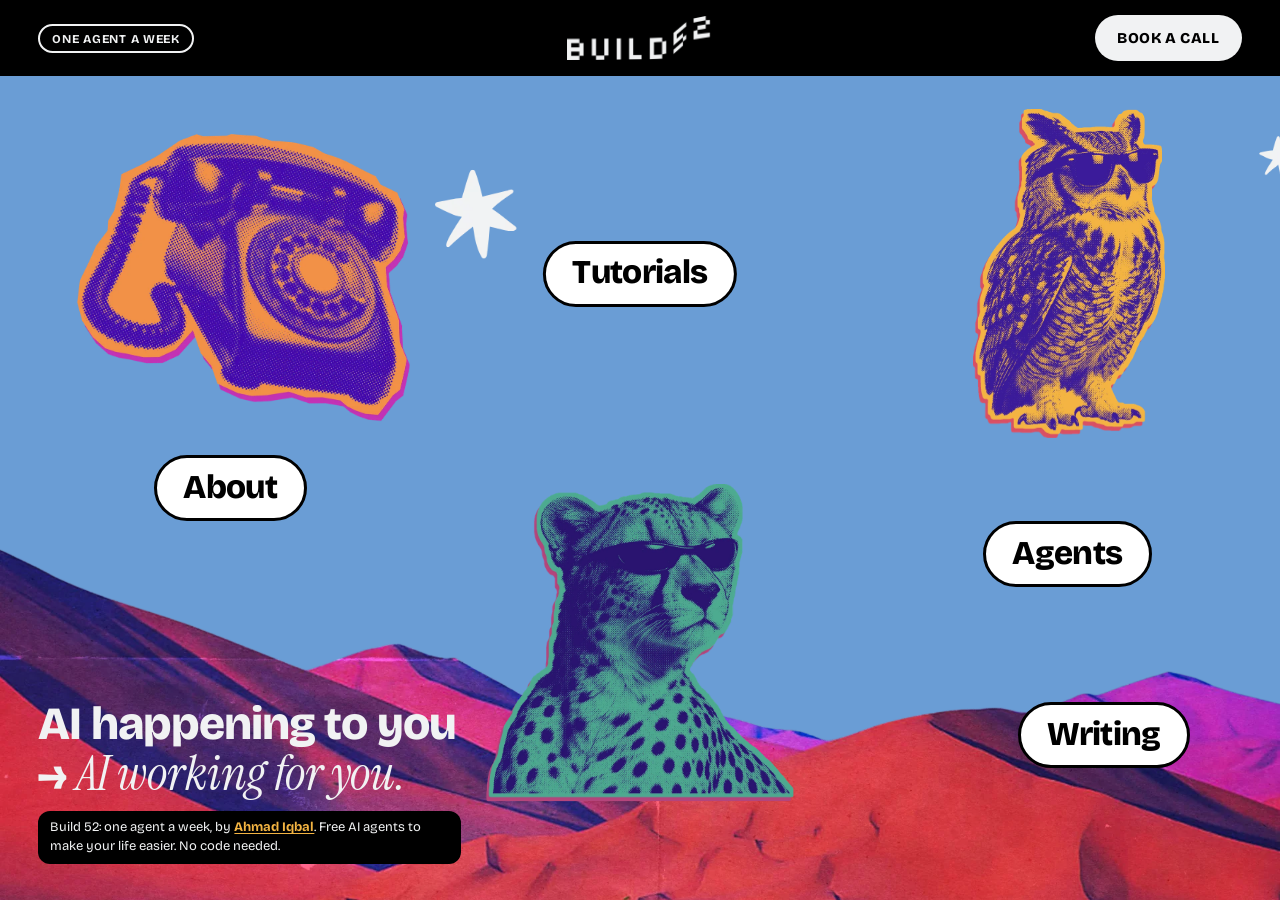
==== commit df677847: "Home: owl and cheetah as two-colour halftone cut-outs, matching the phone Co-Authored-By: Claude Fab" ====
--- a/index.html
+++ b/index.html
@@ -11,7 +11,7 @@
   <link rel="preconnect" href="https://fonts.gstatic.com" crossorigin>
   <link href="https://fonts.googleapis.com/css2?family=Bricolage+Grotesque:opsz,wght@12..96,400;12..96,500;12..96,700;12..96,800&family=Instrument+Serif:ital@0;1&display=swap" rel="stylesheet">
   <link rel="stylesheet" href="/assets/brand.css?v=aa751892">
-  <link rel="stylesheet" href="/assets/home.css?v=9f284783">
+  <link rel="stylesheet" href="/assets/home.css?v=a374580e">
 </head>
 <body>
   <a class="skip-link" href="#main">Skip to content</a>
@@ -23,13 +23,13 @@
   </header>
 
   <main class="poster" id="main">
-    <div class="scene" role="img" aria-label="A collage: a rotary telephone, a pixel-art owl in blue sunglasses and a pixel-art cheetah in red sunglasses float in a blue sky above red and purple hills.">
+    <div class="scene" role="img" aria-label="A collage: a rotary telephone, an owl in sunglasses and a cheetah in sunglasses float in a blue sky above red and purple hills.">
       <img class="layer stars" src="/images/scene/stars.webp" alt="" width="1920" height="1080">
       <img class="layer hills" src="/images/scene/hills.webp" alt="" width="1920" height="527">
       <div class="layer hills-shimmer" aria-hidden="true"></div>
       <div class="obj obj-phone" data-link="about"><span class="obj-inner"><img src="/images/scene/phone.webp" alt="" width="900" height="777"></span></div>
-      <div class="obj obj-owl" data-link="agents"><span class="obj-inner disc disc-owl"><img src="/images/scene/owl.webp" alt="" width="699" height="687"></span></div>
-      <div class="obj obj-cheetah" data-link="tutorials"><span class="obj-inner disc disc-cheetah"><img src="/images/scene/cheetah.webp" alt="" width="609" height="675"></span></div>
+      <div class="obj obj-owl" data-link="agents"><span class="obj-inner"><img src="/images/scene/owl.webp" alt="" width="528" height="914"></span></div>
+      <div class="obj obj-cheetah" data-link="tutorials"><span class="obj-inner"><img src="/images/scene/cheetah.webp" alt="" width="872" height="896"></span></div>
     </div>
 
     <nav class="poster-nav" aria-label="Main">
--- a/assets/home.css
+++ b/assets/home.css
@@ -80,18 +80,6 @@
   -webkit-user-drag: none;
 }
 
-/* The agents ride in discs, like moons: a flat colour, a thick ink outline. */
-.disc {
-  aspect-ratio: 1;
-  border-radius: 50%;
-  border: clamp(3px, 0.4vw, 6px) solid var(--ink);
-  overflow: hidden;
-  display: flex; align-items: flex-end; justify-content: center;
-}
-.disc img { width: 86%; image-rendering: pixelated; }
-.disc-owl { background: var(--campfire); }
-.disc-cheetah { background: var(--switchboard); }
-
 @keyframes float {
   0%, 100% { transform: translateY(0) rotate(0deg); }
   50% { transform: translateY(-14px) rotate(-1.5deg); }
@@ -105,14 +93,14 @@
 }
 .obj-owl {
   --dur: 11s; --delay: -3s;
-  right: 7%; top: 6%;
-  width: min(22vw, calc(40 * var(--vh)));
+  right: 9%; top: 4%;
+  width: min(15vw, calc(29 * var(--vh)));
 }
 .obj-cheetah {
   --dur: 10s; --delay: -6s;
   left: 50%; bottom: 12%;
   translate: -50% 0;
-  width: min(21vw, calc(40 * var(--vh)));
+  width: min(24vw, calc(46 * var(--vh)));
 }
 
 /* The four navigation pills */
@@ -138,7 +126,7 @@
   left: var(--edge);
   bottom: clamp(16px, 4vh, 44px);
   /* Keep the headline to the left of the middle object. */
-  width: calc(50% - min(10.5vw, 20vh) - var(--edge) - 2vw);
+  width: calc(50% - min(12vw, 23vh) - var(--edge) - 2vw);
   margin: 0;
 }
 
@@ -180,15 +168,15 @@
     width: min(56vw, calc(30 * var(--vh)));
   }
   .obj-owl {
-    right: 4%; top: 24%;
-    width: min(44vw, calc(24 * var(--vh)));
+    right: 6%; top: 20%;
+    width: min(30vw, calc(17 * var(--vh)));
     z-index: 2;
   }
   .obj-cheetah {
     /* Bottom 18%, but never down into the headline. */
-    left: 42%;
+    left: 40%;
     bottom: max(18%, calc(var(--statement-clear) + 12px));
-    width: min(44vw, calc(24 * var(--vh)));
+    width: min(50vw, calc(27 * var(--vh)));
   }
 
   .pill-about { left: 6%; top: 40%; }
@@ -206,7 +194,7 @@
   .headline { font-size: clamp(18px, 5.4vh, 26px); margin-bottom: 6px; }
   .home-note { font-size: 12px; padding: 5px 10px 6px; }
   .obj-phone { top: 6%; width: min(26vw, calc(44 * var(--vh))); }
-  .obj-owl { width: min(20vw, calc(36 * var(--vh))); }
+  .obj-owl { width: min(13vw, calc(27 * var(--vh))); }
   .obj-cheetah {
     bottom: calc(var(--statement-clear) + 4px);
     width: min(18vw, calc(32 * var(--vh)));
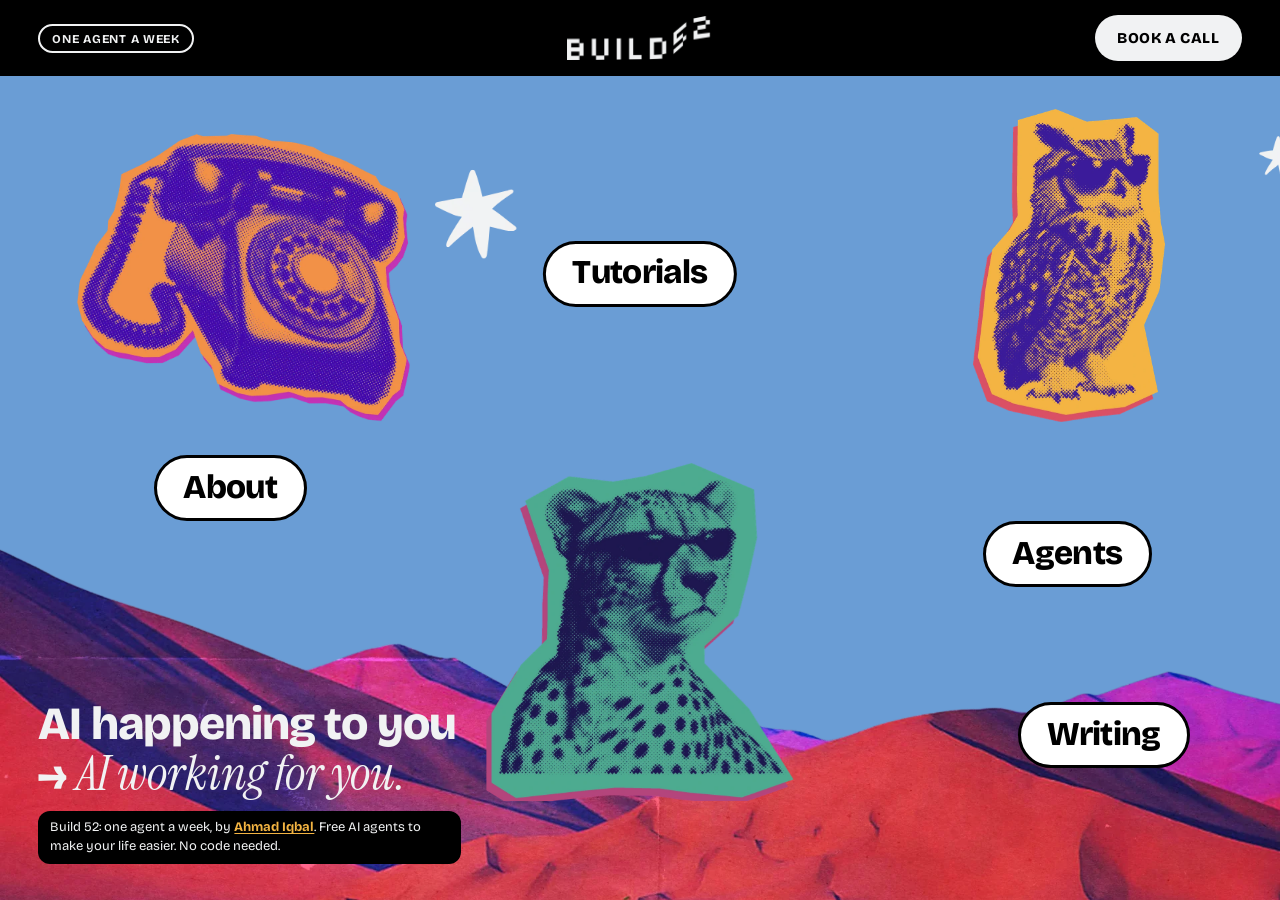
==== commit 770db5c5: "Home: owl and cheetah in the bold dot style with scissor-cut edges Co-Authored-By: Claude Fable 5.2 " ====
--- a/index.html
+++ b/index.html
@@ -28,8 +28,8 @@
       <img class="layer hills" src="/images/scene/hills.webp" alt="" width="1920" height="527">
       <div class="layer hills-shimmer" aria-hidden="true"></div>
       <div class="obj obj-phone" data-link="about"><span class="obj-inner"><img src="/images/scene/phone.webp" alt="" width="900" height="777"></span></div>
-      <div class="obj obj-owl" data-link="agents"><span class="obj-inner"><img src="/images/scene/owl.webp" alt="" width="528" height="914"></span></div>
-      <div class="obj obj-cheetah" data-link="tutorials"><span class="obj-inner"><img src="/images/scene/cheetah.webp" alt="" width="872" height="896"></span></div>
+      <div class="obj obj-owl" data-link="agents"><span class="obj-inner"><img src="/images/scene/owl.webp?v=2" alt="" width="596" height="971"></span></div>
+      <div class="obj obj-cheetah" data-link="tutorials"><span class="obj-inner"><img src="/images/scene/cheetah.webp?v=2" alt="" width="903" height="994"></span></div>
     </div>
 
     <nav class="poster-nav" aria-label="Main">
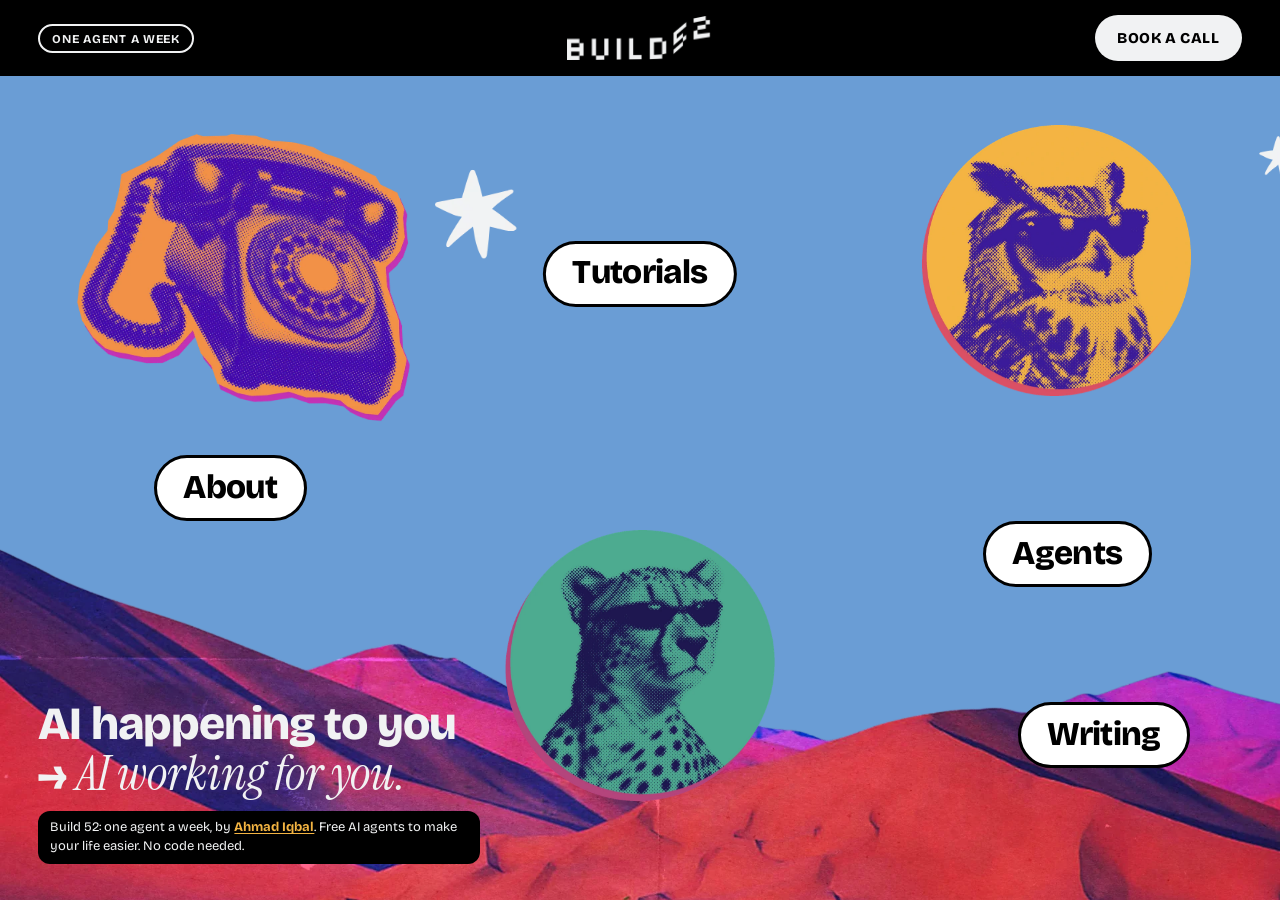
==== commit 5bff7baa: "Home: owl and cheetah as busts inside circles Co-Authored-By: Claude Fable 5.2 <noreply@anthropic.co" ====
--- a/index.html
+++ b/index.html
@@ -11,7 +11,7 @@
   <link rel="preconnect" href="https://fonts.gstatic.com" crossorigin>
   <link href="https://fonts.googleapis.com/css2?family=Bricolage+Grotesque:opsz,wght@12..96,400;12..96,500;12..96,700;12..96,800&family=Instrument+Serif:ital@0;1&display=swap" rel="stylesheet">
   <link rel="stylesheet" href="/assets/brand.css?v=aa751892">
-  <link rel="stylesheet" href="/assets/home.css?v=a374580e">
+  <link rel="stylesheet" href="/assets/home.css?v=148a4a84">
 </head>
 <body>
   <a class="skip-link" href="#main">Skip to content</a>
@@ -28,8 +28,8 @@
       <img class="layer hills" src="/images/scene/hills.webp" alt="" width="1920" height="527">
       <div class="layer hills-shimmer" aria-hidden="true"></div>
       <div class="obj obj-phone" data-link="about"><span class="obj-inner"><img src="/images/scene/phone.webp" alt="" width="900" height="777"></span></div>
-      <div class="obj obj-owl" data-link="agents"><span class="obj-inner"><img src="/images/scene/owl.webp?v=2" alt="" width="596" height="971"></span></div>
-      <div class="obj obj-cheetah" data-link="tutorials"><span class="obj-inner"><img src="/images/scene/cheetah.webp?v=2" alt="" width="903" height="994"></span></div>
+      <div class="obj obj-owl" data-link="agents"><span class="obj-inner"><img src="/images/scene/owl.webp?v=3" alt="" width="866" height="872"></span></div>
+      <div class="obj obj-cheetah" data-link="tutorials"><span class="obj-inner"><img src="/images/scene/cheetah.webp?v=3" alt="" width="866" height="872"></span></div>
     </div>
 
     <nav class="poster-nav" aria-label="Main">
--- a/assets/home.css
+++ b/assets/home.css
@@ -93,14 +93,14 @@
 }
 .obj-owl {
   --dur: 11s; --delay: -3s;
-  right: 9%; top: 4%;
-  width: min(15vw, calc(29 * var(--vh)));
+  right: 7%; top: 6%;
+  width: min(21vw, calc(39 * var(--vh)));
 }
 .obj-cheetah {
   --dur: 10s; --delay: -6s;
   left: 50%; bottom: 12%;
   translate: -50% 0;
-  width: min(24vw, calc(46 * var(--vh)));
+  width: min(21vw, calc(40 * var(--vh)));
 }
 
 /* The four navigation pills */
@@ -126,7 +126,7 @@
   left: var(--edge);
   bottom: clamp(16px, 4vh, 44px);
   /* Keep the headline to the left of the middle object. */
-  width: calc(50% - min(12vw, 23vh) - var(--edge) - 2vw);
+  width: calc(50% - min(10.5vw, 20vh) - var(--edge) - 2vw);
   margin: 0;
 }
 
@@ -168,15 +168,15 @@
     width: min(56vw, calc(30 * var(--vh)));
   }
   .obj-owl {
-    right: 6%; top: 20%;
-    width: min(30vw, calc(17 * var(--vh)));
+    right: 4%; top: 27%;
+    width: min(38vw, calc(21 * var(--vh)));
     z-index: 2;
   }
   .obj-cheetah {
     /* Bottom 18%, but never down into the headline. */
-    left: 40%;
+    left: 42%;
     bottom: max(18%, calc(var(--statement-clear) + 12px));
-    width: min(50vw, calc(27 * var(--vh)));
+    width: min(44vw, calc(24 * var(--vh)));
   }
 
   .pill-about { left: 6%; top: 40%; }
@@ -194,7 +194,7 @@
   .headline { font-size: clamp(18px, 5.4vh, 26px); margin-bottom: 6px; }
   .home-note { font-size: 12px; padding: 5px 10px 6px; }
   .obj-phone { top: 6%; width: min(26vw, calc(44 * var(--vh))); }
-  .obj-owl { width: min(13vw, calc(27 * var(--vh))); }
+  .obj-owl { width: min(19vw, calc(36 * var(--vh))); }
   .obj-cheetah {
     bottom: calc(var(--statement-clear) + 4px);
     width: min(18vw, calc(32 * var(--vh)));
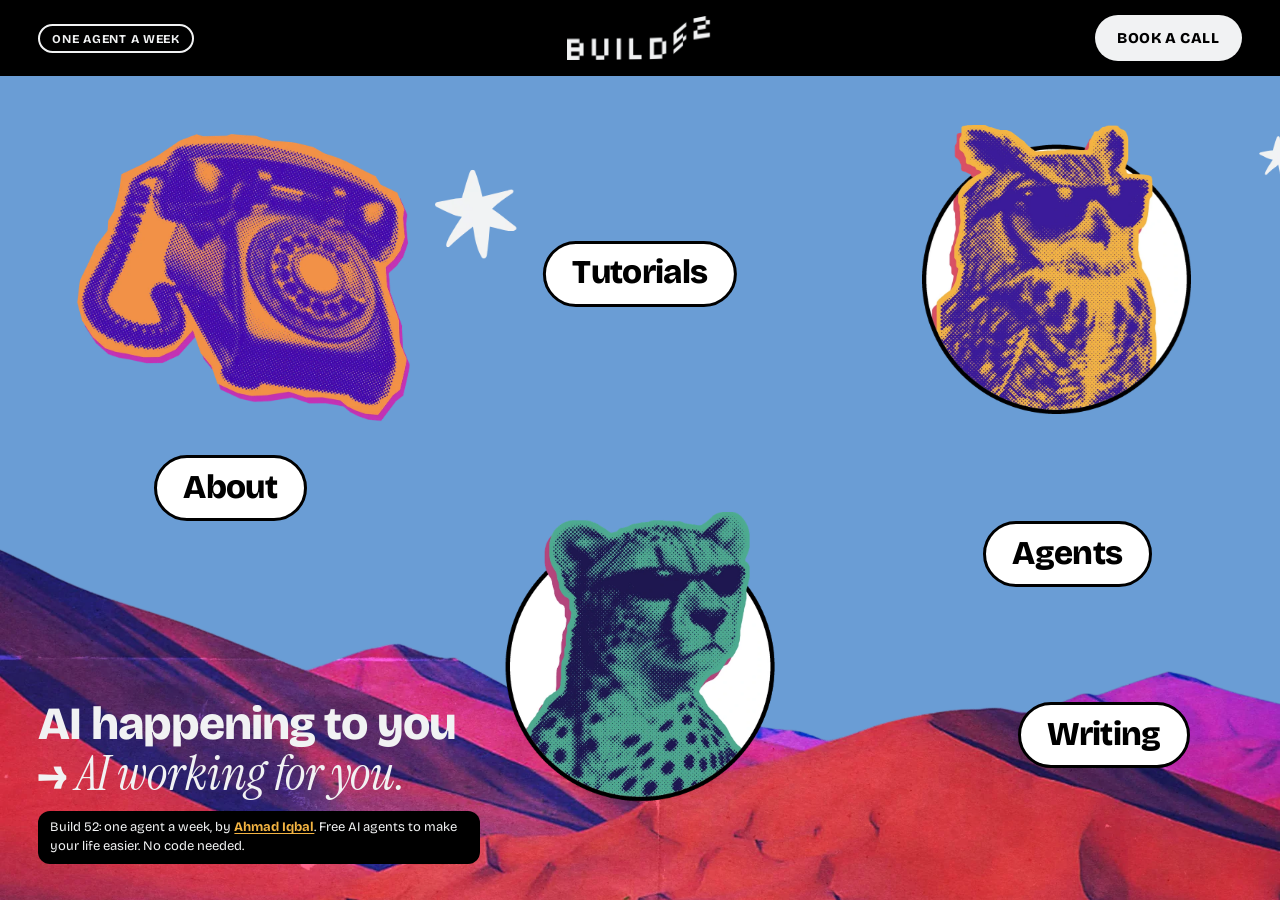
==== commit 7914de34: "Home: owl and cheetah as shaped cut-outs in a white ring, heads poking out Co-Authored-By: Claude Fa" ====
--- a/index.html
+++ b/index.html
@@ -28,8 +28,8 @@
       <img class="layer hills" src="/images/scene/hills.webp" alt="" width="1920" height="527">
       <div class="layer hills-shimmer" aria-hidden="true"></div>
       <div class="obj obj-phone" data-link="about"><span class="obj-inner"><img src="/images/scene/phone.webp" alt="" width="900" height="777"></span></div>
-      <div class="obj obj-owl" data-link="agents"><span class="obj-inner"><img src="/images/scene/owl.webp?v=3" alt="" width="866" height="872"></span></div>
-      <div class="obj obj-cheetah" data-link="tutorials"><span class="obj-inner"><img src="/images/scene/cheetah.webp?v=3" alt="" width="866" height="872"></span></div>
+      <div class="obj obj-owl" data-link="agents"><span class="obj-inner"><img src="/images/scene/owl.webp?v=4" alt="" width="750" height="806"></span></div>
+      <div class="obj obj-cheetah" data-link="tutorials"><span class="obj-inner"><img src="/images/scene/cheetah.webp?v=4" alt="" width="750" height="807"></span></div>
     </div>
 
     <nav class="poster-nav" aria-label="Main">
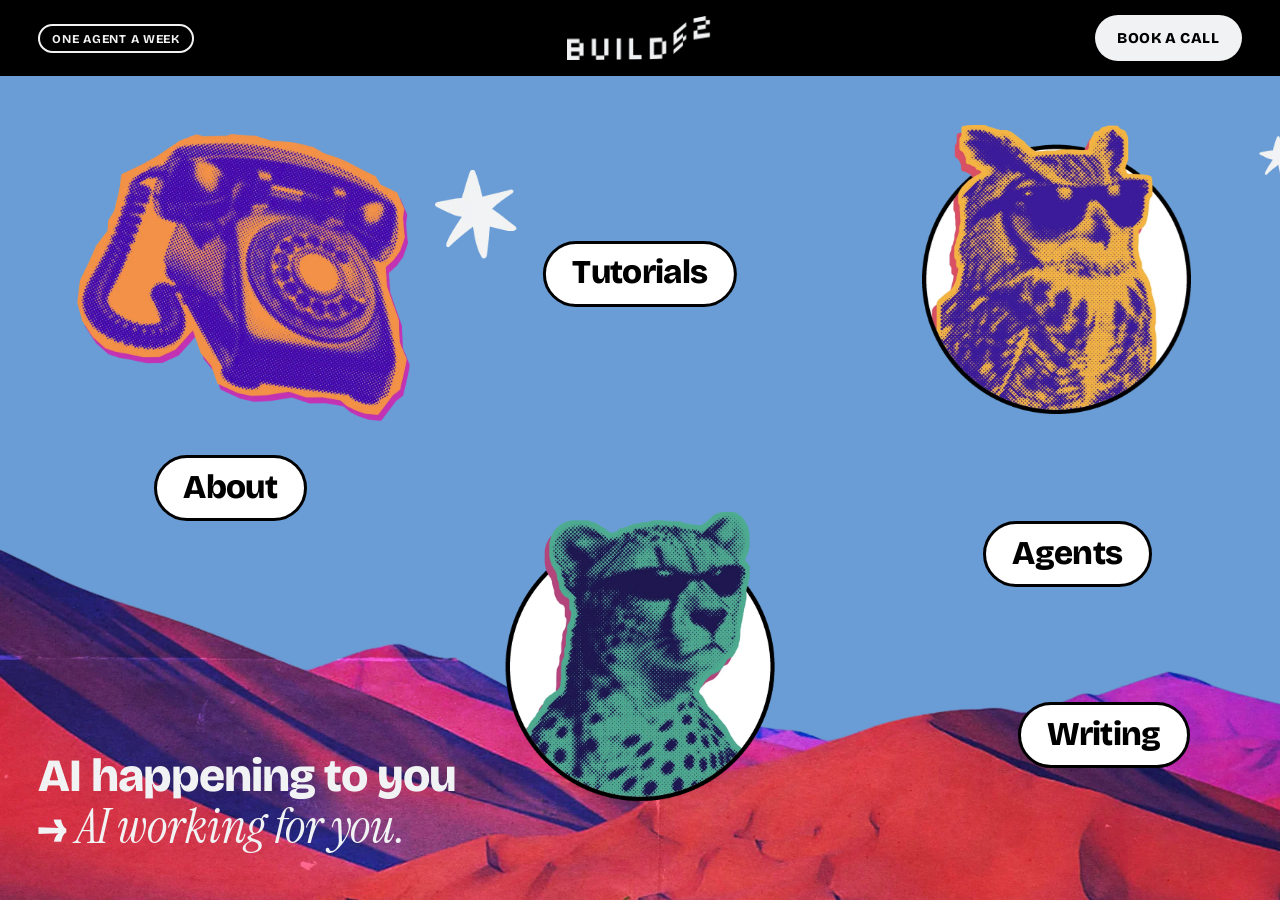
==== commit 15ab1b45: "Home: remove the black small-print box Co-Authored-By: Claude Fable 5.2 <noreply@anthropic.com> Clau" ====
--- a/index.html
+++ b/index.html
@@ -41,7 +41,6 @@
 
     <div class="statement">
       <h1 class="headline">AI happening to you → <em>AI working for you.</em></h1>
-      <p class="home-note">Build 52: one agent a week, by <a href="/about/">Ahmad Iqbal</a>. Free AI agents to make your life easier. No code needed.</p>
     </div>
   </main>
 
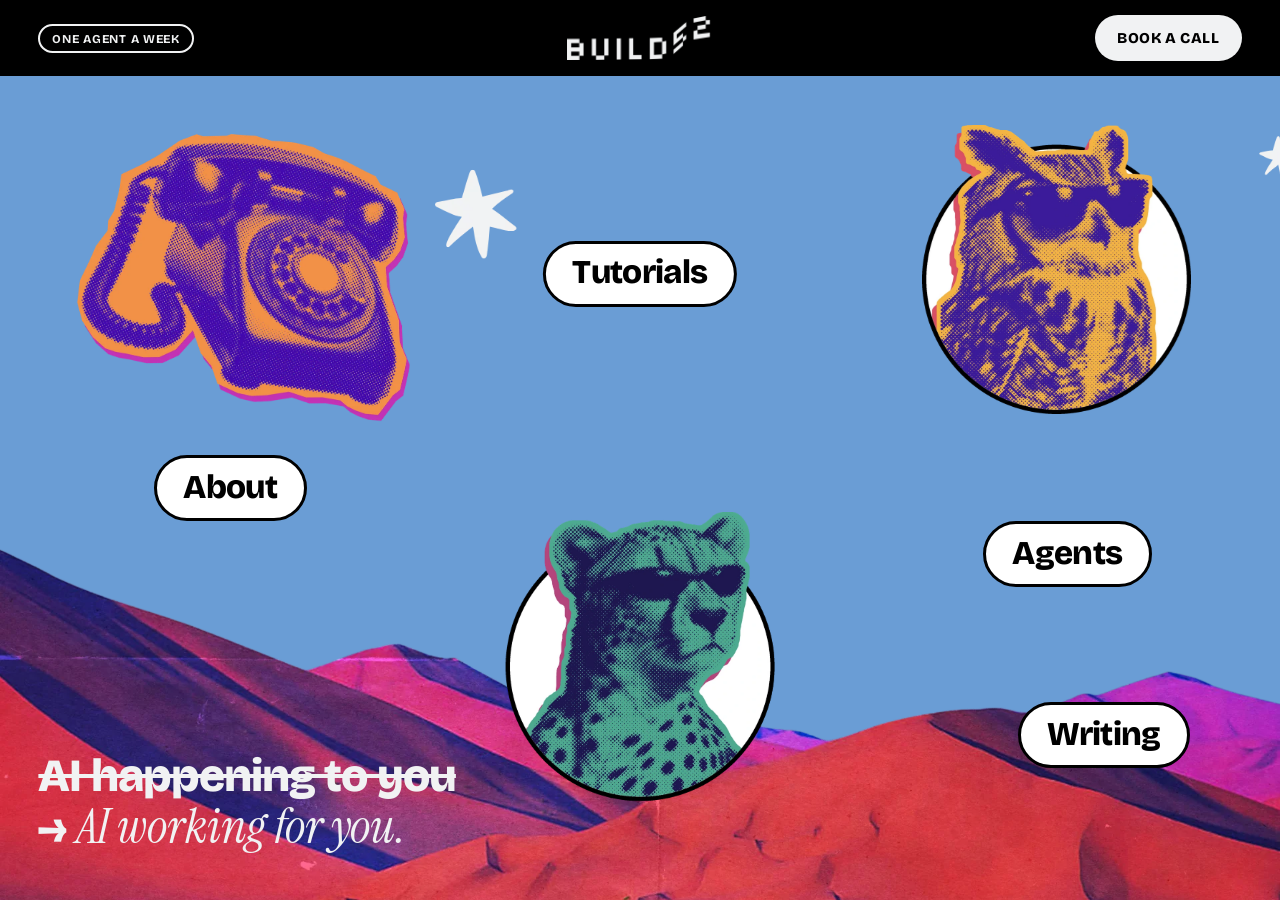
==== commit 5bf0f615: "Strike through 'AI happening to you' in the headline and footer line Co-Authored-By: Claude Fable 5." ====
--- a/index.html
+++ b/index.html
@@ -40,7 +40,7 @@
     </nav>
 
     <div class="statement">
-      <h1 class="headline">AI happening to you → <em>AI working for you.</em></h1>
+      <h1 class="headline"><s>AI happening to you</s> → <em>AI working for you.</em></h1>
     </div>
   </main>
 
